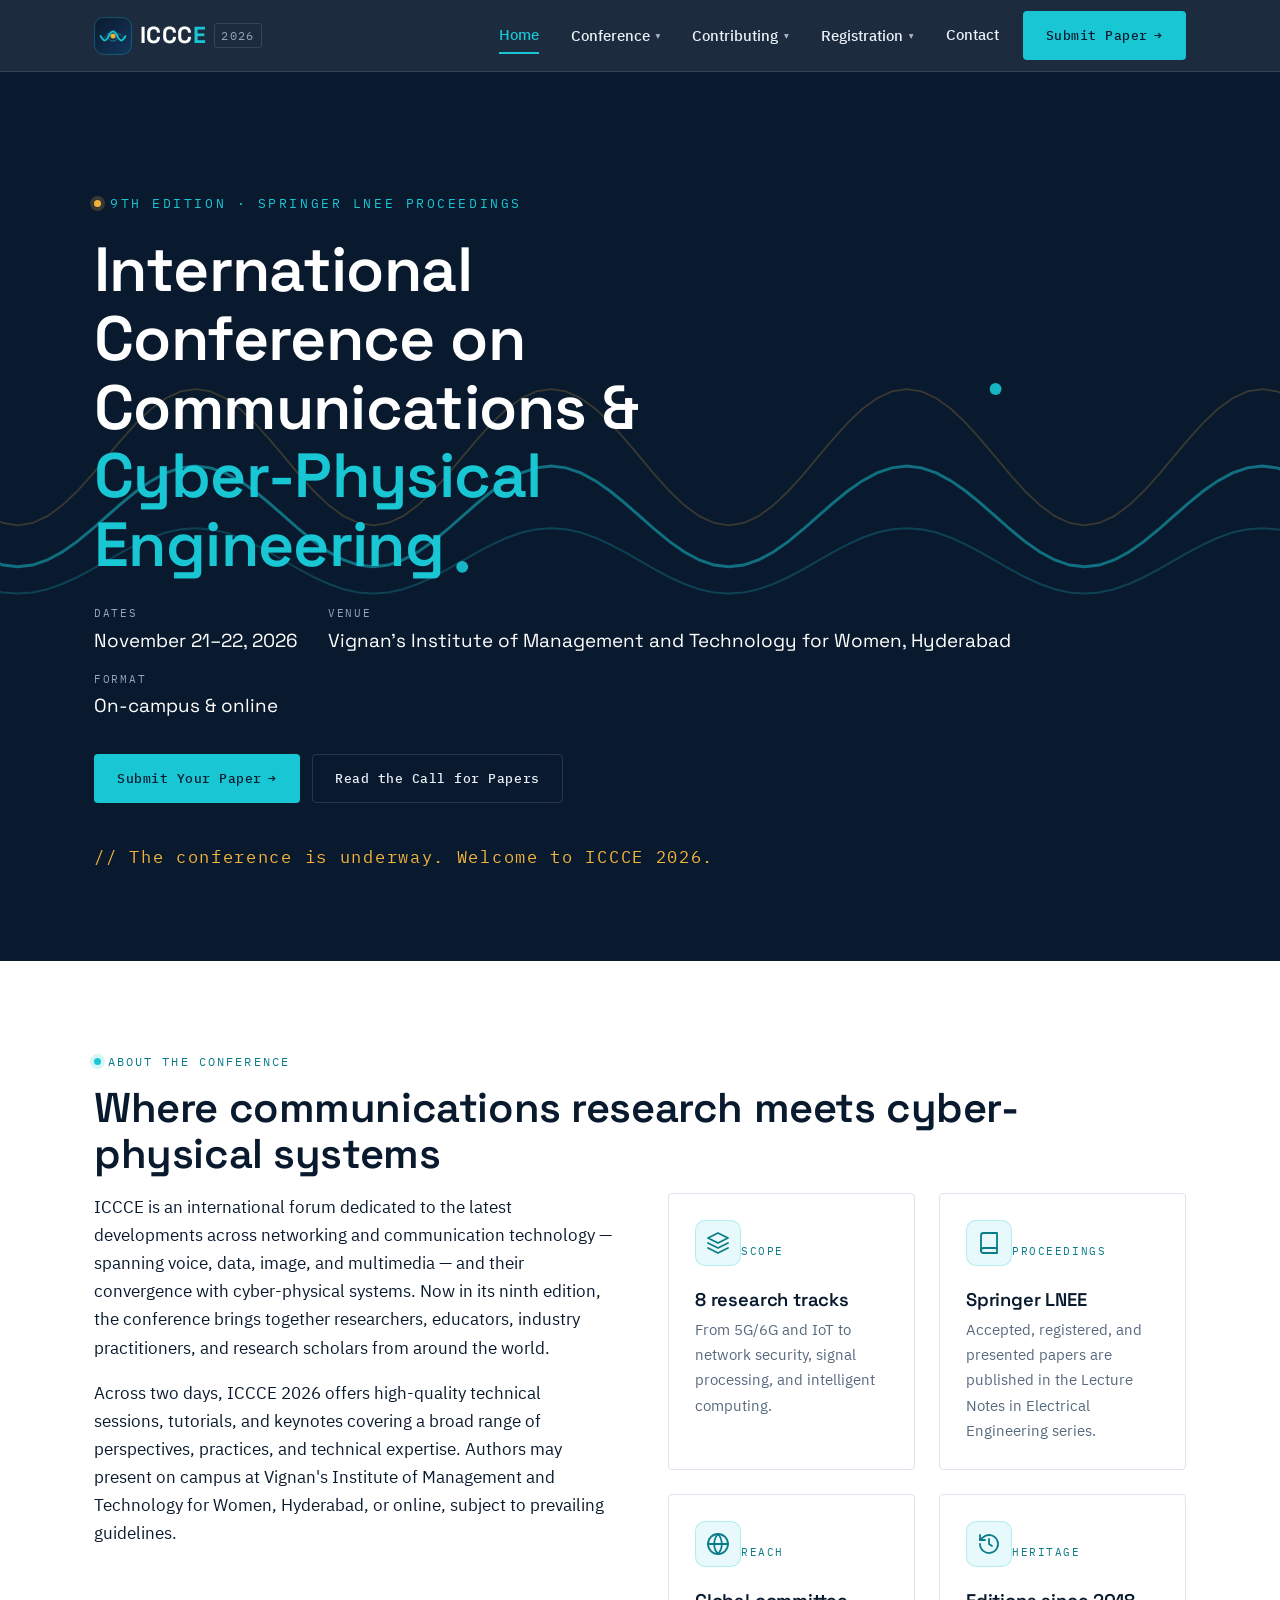
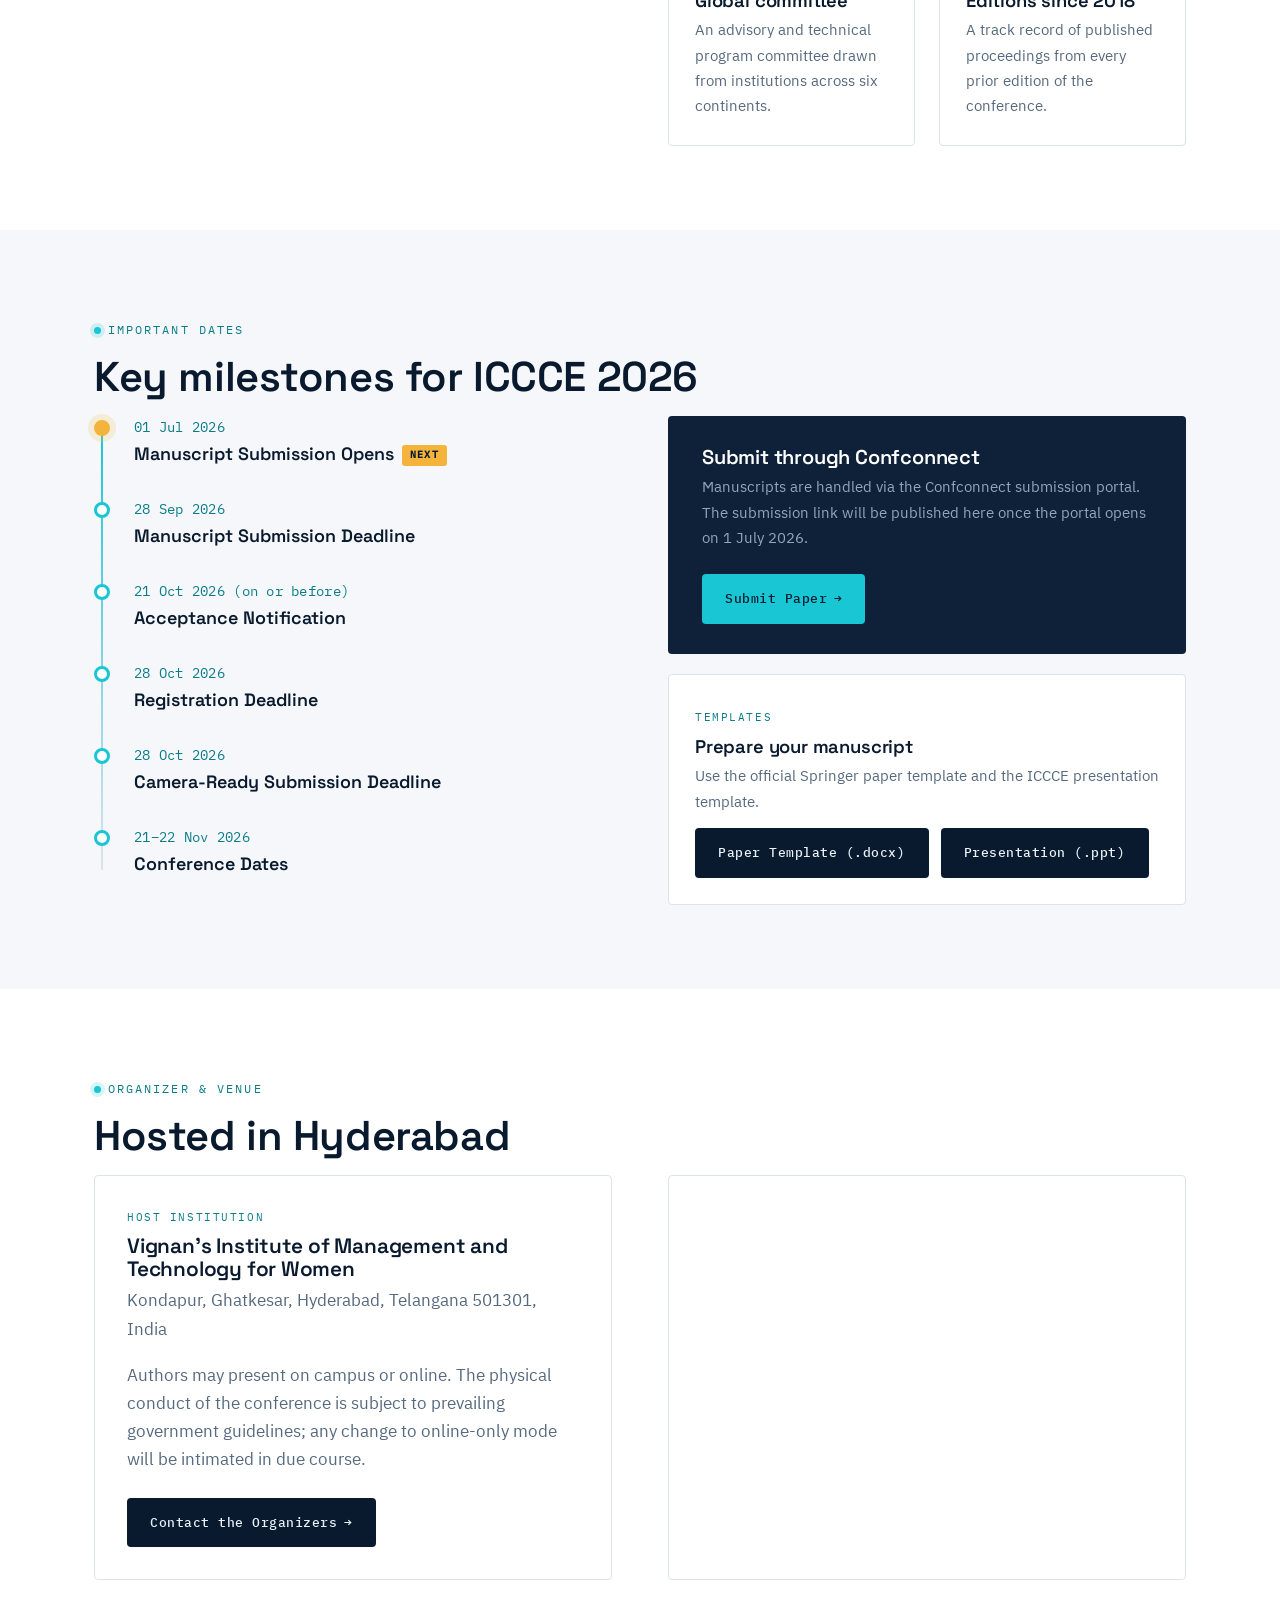
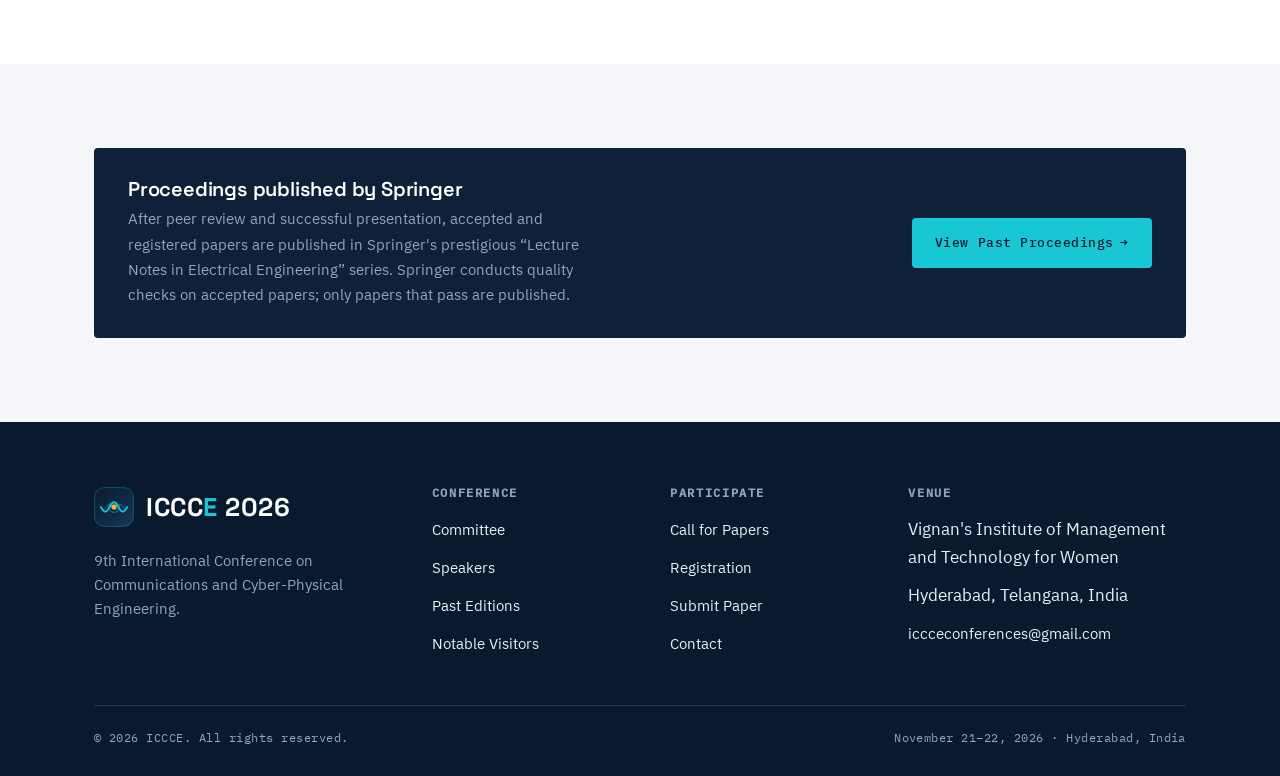
==== index.html @ e4a7ec7d "Centralize Submit Paper links via SUBMIT_URL All six Submit Paper buttons (header, footer, and four " ====
<!DOCTYPE html>
<html lang="en">
<head>
  <meta charset="UTF-8" />
  <meta name="viewport" content="width=device-width, initial-scale=1" />
  <title>ICCCE 2026 — 9th International Conference on Communications and Cyber-Physical Engineering</title>
  <meta name="description" content="The 9th International Conference on Communications and Cyber-Physical Engineering (ICCCE 2026), November 21–22, 2026, hosted by Vignan's Institute of Management and Technology for Women, Hyderabad. Proceedings published by Springer LNEE." />
  <meta name="theme-color" content="#0A1A2E" />
  <!-- Favicons & app icons -->
  <link rel="icon" href="assets/img/favicon.svg" type="image/svg+xml" />
  <link rel="icon" href="assets/img/favicon-32.png" sizes="32x32" type="image/png" />
  <link rel="apple-touch-icon" href="assets/img/apple-touch-icon.png" />
  <link rel="manifest" href="site.webmanifest" />
  <!-- Social share (set your real domain on the og:image/og:url before launch) -->
  <meta property="og:type" content="website" />
  <meta property="og:title" content="ICCCE 2026 — 9th International Conference on Communications and Cyber-Physical Engineering" />
  <meta property="og:description" content="The 9th International Conference on Communications and Cyber-Physical Engineering (ICCCE 2026), November 21–22, 2026, hosted by Vignan's Institute of Management and Technology for Women, Hyderabad. Proceedings published by Springer LNEE." />
  <meta property="og:image" content="https://www.intcommcon.com/assets/img/og-cover.png" />
  <meta name="twitter:card" content="summary_large_image" />
  <meta name="twitter:title" content="ICCCE 2026 — 9th International Conference on Communications and Cyber-Physical Engineering" />
  <meta name="twitter:description" content="The 9th International Conference on Communications and Cyber-Physical Engineering (ICCCE 2026), November 21–22, 2026, hosted by Vignan's Institute of Management and Technology for Women, Hyderabad. Proceedings published by Springer LNEE." />
  <meta name="twitter:image" content="https://www.intcommcon.com/assets/img/og-cover.png" />
  <link rel="stylesheet" href="assets/css/styles.css" />
</head>
<body data-page="home">
  <div id="site-header"></div>

  <main id="main">
    <!-- HERO -->
    <section class="hero">
      <div class="hero__wave js-wave"></div>
      <div class="container hero__inner">
        <span class="hero__edition"><span class="dot"></span>9th Edition · Springer LNEE Proceedings</span>
        <h1>International Conference on Communications &amp; <em>Cyber-Physical Engineering</em></h1>
        <dl class="hero__meta">
          <div><dt>Dates</dt><dd>November 21–22, 2026</dd></div>
          <div><dt>Venue</dt><dd>Vignan's Institute of Management and Technology for Women, Hyderabad</dd></div>
          <div><dt>Format</dt><dd>On-campus &amp; online</dd></div>
        </dl>
        <div class="hero__actions">
          <a class="btn btn--primary btn--arrow js-submit" href="#">Submit Your Paper</a>
          <a class="btn btn--ghost" href="call-for-papers.html">Read the Call for Papers</a>
        </div>
        <div class="countdown" id="countdown" aria-live="polite"></div>
      </div>
    </section>

    <!-- ABOUT -->
    <section class="section section--white">
      <div class="container">
        <span class="eyebrow">About the Conference</span>
        <h2 class="section-title">Where communications research meets cyber-physical systems</h2>
        <div class="split">
          <div>
            <p>ICCCE is an international forum dedicated to the latest developments across networking and communication technology — spanning voice, data, image, and multimedia — and their convergence with cyber-physical systems. Now in its ninth edition, the conference brings together researchers, educators, industry practitioners, and research scholars from around the world.</p>
            <p>Across two days, ICCCE 2026 offers high-quality technical sessions, tutorials, and keynotes covering a broad range of perspectives, practices, and technical expertise. Authors may present on campus at Vignan's Institute of Management and Technology for Women, Hyderabad, or online, subject to prevailing guidelines.</p>
          </div>
          <div class="grid grid--2">
            <div class="feature"><span class="icon-chip"><svg class="ico" viewBox="0 0 24 24"><path d="M12 2 2 7l10 5 10-5-10-5Z"/><path d="m2 17 10 5 10-5"/><path d="m2 12 10 5 10-5"/></svg></span><span class="feature__k">Scope</span><h3>8 research tracks</h3><p>From 5G/6G and IoT to network security, signal processing, and intelligent computing.</p></div>
            <div class="feature"><span class="icon-chip"><svg class="ico" viewBox="0 0 24 24"><path d="M4 19.5A2.5 2.5 0 0 1 6.5 17H20"/><path d="M6.5 2H20v20H6.5A2.5 2.5 0 0 1 4 19.5v-15A2.5 2.5 0 0 1 6.5 2Z"/></svg></span><span class="feature__k">Proceedings</span><h3>Springer LNEE</h3><p>Accepted, registered, and presented papers are published in the Lecture Notes in Electrical Engineering series.</p></div>
            <div class="feature"><span class="icon-chip"><svg class="ico" viewBox="0 0 24 24"><circle cx="12" cy="12" r="10"/><path d="M2 12h20"/><path d="M12 2a15 15 0 0 1 0 20 15 15 0 0 1 0-20Z"/></svg></span><span class="feature__k">Reach</span><h3>Global committee</h3><p>An advisory and technical program committee drawn from institutions across six continents.</p></div>
            <div class="feature"><span class="icon-chip"><svg class="ico" viewBox="0 0 24 24"><path d="M3 12a9 9 0 1 0 3-6.7L3 8"/><path d="M3 3v5h5"/><path d="M12 7v5l3 2"/></svg></span><span class="feature__k">Heritage</span><h3>Editions since 2018</h3><p>A track record of published proceedings from every prior edition of the conference.</p></div>
          </div>
        </div>
      </div>
    </section>

    <!-- IMPORTANT DATES -->
    <section class="section section--paper">
      <div class="container">
        <span class="eyebrow">Important Dates</span>
        <h2 class="section-title">Key milestones for ICCCE 2026</h2>
        <div class="split">
          <ol class="timeline">
            <li class="timeline__item timeline__item--live">
              <div class="timeline__date">01 Jul 2026</div>
              <div class="timeline__title">Manuscript Submission Opens<span class="timeline__tag">Next</span></div>
            </li>
            <li class="timeline__item">
              <div class="timeline__date">28 Sep 2026</div>
              <div class="timeline__title">Manuscript Submission Deadline</div>
            </li>
            <li class="timeline__item">
              <div class="timeline__date">21 Oct 2026 (on or before)</div>
              <div class="timeline__title">Acceptance Notification</div>
            </li>
            <li class="timeline__item">
              <div class="timeline__date">28 Oct 2026</div>
              <div class="timeline__title">Registration Deadline</div>
            </li>
            <li class="timeline__item">
              <div class="timeline__date">28 Oct 2026</div>
              <div class="timeline__title">Camera-Ready Submission Deadline</div>
            </li>
            <li class="timeline__item">
              <div class="timeline__date">21–22 Nov 2026</div>
              <div class="timeline__title">Conference Dates</div>
            </li>
          </ol>
          <div>
            <div class="pub-strip" style="margin-bottom:20px">
              <div>
                <h3>Submit through Confconnect</h3>
                <p>Manuscripts are handled via the Confconnect submission portal. The submission link will be published here once the portal opens on 1 July 2026.</p>
              </div>
              <a class="btn btn--primary btn--arrow js-submit" href="#">Submit Paper</a>
            </div>
            <div class="feature">
              <span class="feature__k">Templates</span>
              <h3>Prepare your manuscript</h3>
              <p style="margin-bottom:14px">Use the official Springer paper template and the ICCCE presentation template.</p>
              <div class="hero__actions">
                <a class="btn btn--dark" href="https://www.intcommcon.com/wp-content/uploads/2021/03/Springer_template.docx" target="_blank" rel="noopener">Paper Template (.docx)</a>
                <a class="btn btn--dark" href="https://www.intcommcon.com/wp-content/uploads/2025/10/ICCCE-2025-Presentation_Template.ppt" target="_blank" rel="noopener">Presentation (.ppt)</a>
              </div>
            </div>
          </div>
        </div>
      </div>
    </section>

    <!-- ORGANIZER & VENUE -->
    <section class="section section--white">
      <div class="container">
        <span class="eyebrow">Organizer &amp; Venue</span>
        <h2 class="section-title">Hosted in Hyderabad</h2>
        <div class="split">
          <div class="org-card">
            <div class="role">Host Institution</div>
            <h3>Vignan's Institute of Management and Technology for Women</h3>
            <p class="loc">Kondapur, Ghatkesar, Hyderabad, Telangana 501301, India</p>
            <p style="margin-top:18px;color:var(--muted)">Authors may present on campus or online. The physical conduct of the conference is subject to prevailing government guidelines; any change to online-only mode will be intimated in due course.</p>
            <a class="btn btn--dark btn--arrow" href="contact.html" style="margin-top:8px">Contact the Organizers</a>
          </div>
          <div class="map-frame">
            <iframe
              title="Map to Vignan's Institute of Management and Technology for Women, Hyderabad"
              src="https://maps.google.com/maps?q=Vignan%27s%20Institute%20of%20Management%20and%20Technology%20for%20Women%2C%20Hyderabad&t=m&z=14&output=embed&iwloc=near"
              loading="lazy" referrerpolicy="no-referrer-when-downgrade"></iframe>
          </div>
        </div>
      </div>
    </section>

    <!-- PUBLICATION -->
    <section class="section section--paper">
      <div class="container">
        <div class="pub-strip">
          <div>
            <h3>Proceedings published by Springer</h3>
            <p>After peer review and successful presentation, accepted and registered papers are published in Springer's prestigious “Lecture Notes in Electrical Engineering” series. Springer conducts quality checks on accepted papers; only papers that pass are published.</p>
          </div>
          <a class="btn btn--primary btn--arrow" href="past-editions.html">View Past Proceedings</a>
        </div>
      </div>
    </section>
  </main>

  <div id="site-footer"></div>
  <script src="assets/js/main.js"></script>
</body>
</html>
---- assets/css/styles.css ----
/* ---------- Self-hosted fonts (no external CDN) ---------- */
@font-face{font-family:'Space Grotesk';src:url('../fonts/SpaceGrotesk-var.woff2') format('woff2');font-weight:400 700;font-style:normal;font-display:swap;}
@font-face{font-family:'IBM Plex Sans';src:url('../fonts/IBMPlexSans-Regular.woff2') format('woff2');font-weight:400;font-style:normal;font-display:swap;}
@font-face{font-family:'IBM Plex Sans';src:url('../fonts/IBMPlexSans-Medium.woff2') format('woff2');font-weight:500;font-style:normal;font-display:swap;}
@font-face{font-family:'IBM Plex Sans';src:url('../fonts/IBMPlexSans-SemiBold.woff2') format('woff2');font-weight:600;font-style:normal;font-display:swap;}
@font-face{font-family:'IBM Plex Mono';src:url('../fonts/IBMPlexMono-Regular.woff2') format('woff2');font-weight:400;font-style:normal;font-display:swap;}
@font-face{font-family:'IBM Plex Mono';src:url('../fonts/IBMPlexMono-Medium.woff2') format('woff2');font-weight:500;font-style:normal;font-display:swap;}

/* =========================================================
   ICCCE 2026 — "Signal & Structure"
   Shared stylesheet
   ========================================================= */

:root {
  /* Palette */
  --ink:        #0A1A2E;
  --ink-2:      #0E2138;
  --ink-3:      #122A45;
  --navy:       #14365C;
  --signal:     #19C6D4;
  --signal-ink: #0A7C88;   /* accessible signal for text/links on light */
  --amber:      #F4B43C;
  --paper:      #F5F7FA;
  --surface:    #FFFFFF;
  --line:       #DCE3EC;
  --line-dark:  rgba(255,255,255,0.12);
  --text:       #0A1A2E;
  --muted:      #56697E;
  --muted-dark: #93A6BB;
  --invert:     #EAF1F8;

  /* Type */
  --font-display: 'Space Grotesk', system-ui, sans-serif;
  --font-body:    'IBM Plex Sans', system-ui, sans-serif;
  --font-mono:    'IBM Plex Mono', ui-monospace, monospace;

  /* Layout */
  --container: 1140px;
  --radius: 4px;
  --header-h: 72px;
}

/* ---------- Reset / base ---------- */
*, *::before, *::after { box-sizing: border-box; }
html { scroll-behavior: smooth; -webkit-text-size-adjust: 100%; }
body {
  margin: 0;
  font-family: var(--font-body);
  font-size: 17px;
  line-height: 1.65;
  color: var(--text);
  background: var(--paper);
  -webkit-font-smoothing: antialiased;
}
img { max-width: 100%; display: block; }
a { color: var(--signal-ink); text-decoration: none; }
a:hover { text-decoration: underline; }
h1, h2, h3, h4 { font-family: var(--font-display); line-height: 1.1; margin: 0 0 .5em; font-weight: 600; letter-spacing: -0.01em; }
p { margin: 0 0 1em; }

/* ---------- Layout helpers ---------- */
.container { width: 100%; max-width: var(--container); margin: 0 auto; padding: 0 24px; }
.section { padding: 84px 0; }
.section--tight { padding: 56px 0; }
.section--paper { background: var(--paper); }
.section--white { background: var(--surface); }

.eyebrow {
  font-family: var(--font-mono);
  font-size: .74rem;
  letter-spacing: .18em;
  text-transform: uppercase;
  color: var(--signal-ink);
  display: inline-flex;
  align-items: center;
  gap: .55em;
  margin: 0 0 14px;
}
.eyebrow::before {
  content: "";
  width: 7px; height: 7px;
  background: var(--signal);
  border-radius: 50%;
  box-shadow: 0 0 0 4px rgba(25,198,212,0.18);
  flex: none;
}
.section-title { font-size: clamp(1.8rem, 3.4vw, 2.6rem); color: var(--ink); margin-bottom: .4em; }
.section-lead { font-size: 1.08rem; color: var(--muted); max-width: 62ch; }

/* ---------- Buttons ---------- */
.btn {
  display: inline-flex; align-items: center; gap: .5em;
  font-family: var(--font-mono);
  font-size: .82rem; letter-spacing: .04em;
  font-weight: 500;
  padding: 13px 22px;
  border-radius: var(--radius);
  border: 1px solid transparent;
  cursor: pointer;
  transition: transform .15s ease, background .2s ease, color .2s ease, border-color .2s ease;
  text-decoration: none;
}
.btn:hover { text-decoration: none; transform: translateY(-1px); }
.btn--primary { background: var(--signal); color: var(--ink); }
.btn--primary:hover { background: #2ad8e6; }
.btn--ghost { background: transparent; color: var(--invert); border-color: var(--line-dark); }
.btn--ghost:hover { border-color: var(--signal); color: var(--signal); }
.btn--dark { background: var(--ink); color: var(--invert); }
.btn--dark:hover { background: var(--navy); }
.btn--arrow::after { content: "→"; }

/* =========================================================
   Header / Nav  (injected by main.js)
   ========================================================= */
.site-header {
  position: sticky; top: 0; z-index: 60;
  background: rgba(10,26,46,0.92);
  backdrop-filter: blur(10px);
  border-bottom: 1px solid var(--line-dark);
  height: var(--header-h);
  display: flex; align-items: center;
}
.nav { width: 100%; max-width: var(--container); margin: 0 auto; padding: 0 24px;
       display: flex; align-items: center; justify-content: space-between; gap: 24px; }

.brand { display: flex; align-items: baseline; gap: 8px; text-decoration: none; }
.brand:hover { text-decoration: none; }
.brand__mark { font-family: var(--font-display); font-weight: 700; font-size: 1.45rem; letter-spacing: .02em; color: #fff; }
.brand__mark b { color: var(--signal); }
.brand__year { font-family: var(--font-mono); font-size: .72rem; letter-spacing: .12em;
               color: var(--muted-dark); border: 1px solid var(--line-dark); padding: 2px 6px; border-radius: 3px; }

.nav__menu { display: flex; align-items: center; gap: 4px; list-style: none; margin: 0; padding: 0; }
.nav__item { position: relative; }
.nav__link {
  display: inline-flex; align-items: center; gap: .4em;
  font-family: var(--font-body); font-size: .92rem; font-weight: 500;
  color: var(--invert); padding: 10px 14px; border-radius: var(--radius);
  text-decoration: none; white-space: nowrap; background: none; border: 0; cursor: pointer;
}
.nav__link:hover { color: var(--signal); text-decoration: none; }
.nav__link.is-active { color: var(--signal); }
.nav__link.is-active::after {
  content: ""; position: absolute; left: 14px; right: 14px; bottom: 4px; height: 2px; background: var(--signal);
}
.nav__caret { font-size: .6rem; opacity: .7; transition: transform .2s ease; }
.nav__item--has-menu:hover .nav__caret { transform: rotate(180deg); }

.nav__sub {
  position: absolute; top: 100%; left: 0; min-width: 230px;
  background: var(--ink-2); border: 1px solid var(--line-dark); border-radius: var(--radius);
  padding: 8px; list-style: none; margin: 6px 0 0;
  opacity: 0; visibility: hidden; transform: translateY(6px);
  transition: opacity .18s ease, transform .18s ease, visibility .18s;
  box-shadow: 0 16px 40px rgba(0,0,0,0.35);
}
.nav__item--has-menu:hover .nav__sub,
.nav__item--has-menu:focus-within .nav__sub { opacity: 1; visibility: visible; transform: translateY(0); }
.nav__sub a {
  display: block; padding: 9px 12px; border-radius: 3px;
  font-size: .88rem; color: var(--invert); text-decoration: none;
}
.nav__sub a:hover { background: var(--ink-3); color: var(--signal); text-decoration: none; }

.nav__cta { margin-left: 6px; }

.nav__toggle { display: none; background: none; border: 1px solid var(--line-dark); border-radius: var(--radius);
               width: 42px; height: 38px; cursor: pointer; color: #fff; flex-direction: column; gap: 4px; align-items: center; justify-content: center; }
.nav__toggle span { width: 18px; height: 2px; background: #fff; transition: .2s; }
.nav.is-open .nav__toggle span:nth-child(1) { transform: translateY(6px) rotate(45deg); }
.nav.is-open .nav__toggle span:nth-child(2) { opacity: 0; }
.nav.is-open .nav__toggle span:nth-child(3) { transform: translateY(-6px) rotate(-45deg); }

/* =========================================================
   Hero (home)
   ========================================================= */
.hero { position: relative; background: var(--ink); color: var(--invert); overflow: hidden;
        padding: clamp(64px, 9vw, 120px) 0 clamp(56px, 7vw, 96px); }
.hero__wave { position: absolute; inset: 0; width: 100%; height: 100%; pointer-events: none; opacity: .9; }
.hero__inner { position: relative; z-index: 2; }
.hero__edition { font-family: var(--font-mono); font-size: .8rem; letter-spacing: .2em; text-transform: uppercase;
                 color: var(--signal); margin-bottom: 22px; display: inline-flex; gap: .7em; align-items: center; }
.hero__edition .dot { width: 7px; height: 7px; border-radius: 50%; background: var(--amber);
                      box-shadow: 0 0 0 4px rgba(244,180,60,0.2); }
.hero h1 { font-size: clamp(2.1rem, 5.2vw, 3.9rem); color: #fff; max-width: 18ch; margin-bottom: .35em; }
.hero h1 em { font-style: normal; color: var(--signal); }
.hero__meta { display: flex; flex-wrap: wrap; gap: 14px 30px; margin: 26px 0 32px; }
.hero__meta div { display: flex; flex-direction: column; gap: 2px; }
.hero__meta dt { font-family: var(--font-mono); font-size: .68rem; letter-spacing: .16em; text-transform: uppercase; color: var(--muted-dark); }
.hero__meta dd { margin: 0; font-family: var(--font-display); font-size: 1.18rem; color: #fff; }
.hero__actions { display: flex; flex-wrap: wrap; gap: 12px; }

/* Countdown — instrument readout */
.countdown { display: flex; gap: 10px; margin-top: 40px; flex-wrap: wrap; }
.countdown__unit { background: rgba(255,255,255,0.04); border: 1px solid var(--line-dark);
                   border-radius: var(--radius); padding: 14px 18px; min-width: 84px; text-align: center; }
.countdown__num { font-family: var(--font-mono); font-size: clamp(1.6rem, 4vw, 2.3rem); font-weight: 600; color: var(--signal); line-height: 1; font-variant-numeric: tabular-nums; }
.countdown__label { font-family: var(--font-mono); font-size: .64rem; letter-spacing: .15em; text-transform: uppercase; color: var(--muted-dark); margin-top: 8px; }
.countdown__done { font-family: var(--font-mono); color: var(--amber); letter-spacing: .1em; }

/* =========================================================
   Page header (interior pages)
   ========================================================= */
.page-head { background: var(--ink); color: var(--invert); padding: 64px 0 56px; position: relative; overflow: hidden; }
.page-head__wave { position: absolute; inset: 0; opacity: .5; }
.page-head .container { position: relative; z-index: 2; }
.page-head h1 { font-size: clamp(2rem, 4.4vw, 3rem); color: #fff; margin-bottom: .25em; }
.page-head p { color: var(--muted-dark); max-width: 60ch; margin: 0; }
.crumb { font-family: var(--font-mono); font-size: .72rem; letter-spacing: .12em; text-transform: uppercase; color: var(--muted-dark); margin-bottom: 18px; }
.crumb a { color: var(--signal); }

/* =========================================================
   Important Dates — node timeline
   ========================================================= */
.timeline { list-style: none; margin: 0; padding: 0; position: relative; }
.timeline::before { content: ""; position: absolute; left: 7px; top: 8px; bottom: 8px; width: 2px;
                    background: linear-gradient(var(--signal), var(--line)); }
.timeline__item { position: relative; padding: 0 0 30px 40px; }
.timeline__item:last-child { padding-bottom: 0; }
.timeline__item::before { content: ""; position: absolute; left: 0; top: 4px; width: 16px; height: 16px;
                          border-radius: 50%; background: var(--surface); border: 3px solid var(--signal); }
.timeline__item--live::before { background: var(--amber); border-color: var(--amber); box-shadow: 0 0 0 6px rgba(244,180,60,0.18); }
.timeline__date { font-family: var(--font-mono); font-size: .85rem; color: var(--signal-ink); letter-spacing: .02em; }
.timeline__title { font-family: var(--font-display); font-size: 1.12rem; color: var(--ink); font-weight: 600; }
.timeline__tag { display: inline-block; font-family: var(--font-mono); font-size: .62rem; letter-spacing: .12em;
                 text-transform: uppercase; background: var(--amber); color: var(--ink); padding: 2px 8px; border-radius: 3px; margin-left: 8px; vertical-align: middle; }

/* Two-column split */
.split { display: grid; grid-template-columns: 1fr 1fr; gap: 56px; align-items: start; }

/* =========================================================
   Cards / grids
   ========================================================= */
.grid { display: grid; gap: 24px; }
.grid--3 { grid-template-columns: repeat(3, 1fr); }
.grid--2 { grid-template-columns: repeat(2, 1fr); }

.feature { background: var(--surface); border: 1px solid var(--line); border-radius: var(--radius); padding: 26px; }
.feature__k { font-family: var(--font-mono); font-size: .7rem; letter-spacing: .14em; text-transform: uppercase; color: var(--signal-ink); }
.feature h3 { font-size: 1.15rem; color: var(--ink); margin: 8px 0 6px; }
.feature p { color: var(--muted); font-size: .96rem; margin: 0; }

/* Speakers */
.speaker { background: var(--surface); border: 1px solid var(--line); border-radius: var(--radius); padding: 26px; text-align: center;
           transition: transform .18s ease, box-shadow .18s ease, border-color .18s ease; }
.speaker:hover { transform: translateY(-3px); box-shadow: 0 14px 34px rgba(10,26,46,0.1); border-color: var(--signal); }
.speaker__photo { width: 120px; height: 120px; border-radius: 50%; object-fit: cover; margin: 0 auto 18px;
                  border: 3px solid var(--paper); box-shadow: 0 0 0 1px var(--line); background: var(--paper); }
.speaker h3 { font-size: 1.12rem; color: var(--ink); margin: 0 0 6px; }
.speaker__aff { color: var(--muted); font-size: .92rem; margin: 0 0 14px; min-height: 2.4em; }
.speaker__link { font-family: var(--font-mono); font-size: .76rem; letter-spacing: .04em; }

/* =========================================================
   Committee
   ========================================================= */
.committee-group { margin-bottom: 44px; }
.committee-group__head { display: flex; align-items: baseline; gap: 14px; border-bottom: 1px solid var(--line); padding-bottom: 12px; margin-bottom: 22px; }
.committee-group__head h2 { font-size: 1.4rem; color: var(--ink); margin: 0; }
.committee-group__count { font-family: var(--font-mono); font-size: .72rem; color: var(--muted); letter-spacing: .08em; }
.member-list { list-style: none; margin: 0; padding: 0; columns: 2; column-gap: 40px; }
.member-list li { break-inside: avoid; padding: 8px 0 8px 18px; position: relative; font-size: .95rem; color: var(--text); line-height: 1.45; }
.member-list li::before { content: ""; position: absolute; left: 0; top: 14px; width: 6px; height: 6px; border-radius: 50%;
                          background: var(--signal); }
.member-list .aff { color: var(--muted); }

/* =========================================================
   Visitors (grouped)
   ========================================================= */
.visitor-block { margin-bottom: 38px; }
.visitor-block h2 { font-family: var(--font-mono); font-size: .95rem; letter-spacing: .1em; color: var(--signal-ink);
                    border-left: 3px solid var(--signal); padding-left: 12px; margin-bottom: 16px; }
.visitor-list { list-style: none; margin: 0; padding: 0; columns: 2; column-gap: 40px; }
.visitor-list li { break-inside: avoid; padding: 7px 0 7px 18px; position: relative; font-size: .95rem; }
.visitor-list li::before { content: "›"; position: absolute; left: 0; color: var(--signal); }
.visitor-list .aff { color: var(--muted); }

/* =========================================================
   CFP topics
   ========================================================= */
.scope-note { background: var(--surface); border-left: 3px solid var(--signal); border-radius: var(--radius);
              padding: 22px 26px; color: var(--muted); }
.topics { columns: 3; column-gap: 36px; list-style: none; padding: 0; margin: 0; }
.topics li { break-inside: avoid; padding: 6px 0 6px 16px; position: relative; font-size: .92rem; color: var(--text); }
.topics li::before { content: ""; position: absolute; left: 0; top: 13px; width: 5px; height: 5px; background: var(--signal); border-radius: 1px; }
.tracks { display: grid; grid-template-columns: repeat(2, 1fr); gap: 14px; list-style: none; padding: 0; margin: 0; }
.tracks li { background: var(--surface); border: 1px solid var(--line); border-radius: var(--radius); padding: 14px 18px;
             font-family: var(--font-display); font-size: 1rem; color: var(--ink); display: flex; gap: 10px; align-items: center; }
.tracks li::before { content: ""; width: 8px; height: 8px; background: var(--signal); border-radius: 50%; flex: none; }

/* =========================================================
   Tables (registration)
   ========================================================= */
.table-wrap { overflow-x: auto; border: 1px solid var(--line); border-radius: var(--radius); background: var(--surface); }
table.fees { width: 100%; border-collapse: collapse; min-width: 560px; }
table.fees th, table.fees td { padding: 15px 20px; text-align: left; border-bottom: 1px solid var(--line); }
table.fees thead th { background: var(--ink); color: #fff; font-family: var(--font-mono); font-size: .74rem;
                      letter-spacing: .1em; text-transform: uppercase; font-weight: 500; }
table.fees tbody th { font-weight: 600; color: var(--ink); font-family: var(--font-body); }
table.fees tbody tr:last-child td, table.fees tbody tr:last-child th { border-bottom: 0; }
table.fees tbody tr:hover { background: var(--paper); }
.fees .num { font-family: var(--font-mono); color: var(--ink); }

.notice-list { list-style: none; padding: 0; margin: 0 0 28px; }
.notice-list li { padding: 12px 16px 12px 42px; position: relative; background: var(--surface); border: 1px solid var(--line);
                  border-radius: var(--radius); margin-bottom: 10px; color: var(--text); font-size: .95rem; }
.notice-list li::before { content: "!"; position: absolute; left: 16px; top: 50%; transform: translateY(-50%);
                          width: 18px; height: 18px; border-radius: 50%; background: var(--signal); color: var(--ink);
                          font-family: var(--font-mono); font-size: .7rem; font-weight: 700; display: flex; align-items: center; justify-content: center; }

/* =========================================================
   Organizer / Venue (home)
   ========================================================= */
.org-card { background: var(--surface); border: 1px solid var(--line); border-radius: var(--radius); padding: 32px; }
.org-card .role { font-family: var(--font-mono); font-size: .7rem; letter-spacing: .14em; text-transform: uppercase; color: var(--signal-ink); margin-bottom: 8px; }
.org-card h3 { font-size: 1.3rem; color: var(--ink); margin: 0 0 6px; }
.org-card .loc { color: var(--muted); margin: 0; }
.map-frame { border: 1px solid var(--line); border-radius: var(--radius); overflow: hidden; height: 100%; min-height: 280px; }
.map-frame iframe { width: 100%; height: 100%; min-height: 280px; border: 0; display: block; }

/* Publication strip */
.pub-strip { background: var(--ink-2); color: var(--invert); border-radius: var(--radius); padding: 30px 34px;
             display: flex; align-items: center; justify-content: space-between; gap: 24px; flex-wrap: wrap; }
.pub-strip h3 { color: #fff; margin: 0 0 6px; font-size: 1.25rem; }
.pub-strip p { color: var(--muted-dark); margin: 0; max-width: 52ch; font-size: .96rem; }

/* =========================================================
   Past editions
   ========================================================= */
.editions { display: grid; grid-template-columns: repeat(3, 1fr); gap: 18px; list-style: none; padding: 0; margin: 0; }
.edition { background: var(--surface); border: 1px solid var(--line); border-radius: var(--radius); padding: 24px;
           display: flex; flex-direction: column; gap: 8px; transition: border-color .18s ease, transform .18s ease; }
.edition:hover { border-color: var(--signal); transform: translateY(-2px); }
.edition__yr { font-family: var(--font-display); font-size: 1.9rem; font-weight: 700; color: var(--ink); }
.edition__meta { font-family: var(--font-mono); font-size: .74rem; color: var(--muted); letter-spacing: .04em; }
.edition__link { font-family: var(--font-mono); font-size: .78rem; margin-top: auto; }
.edition--current { background: var(--ink); }
.edition--current .edition__yr { color: var(--signal); }
.edition--current .edition__meta { color: var(--muted-dark); }

/* =========================================================
   Contact
   ========================================================= */
.contact-card { background: var(--surface); border: 1px solid var(--line); border-radius: var(--radius); padding: 32px; }
.contact-card .role { font-family: var(--font-mono); font-size: .72rem; letter-spacing: .14em; text-transform: uppercase; color: var(--signal-ink); margin-bottom: 12px; }
.contact-card h3 { color: var(--ink); margin: 0 0 8px; }
.contact-row { display: flex; gap: 12px; padding: 12px 0; border-top: 1px solid var(--line); align-items: flex-start; }
.contact-row .lbl { font-family: var(--font-mono); font-size: .72rem; letter-spacing: .1em; text-transform: uppercase; color: var(--muted); min-width: 76px; padding-top: 2px; }
.contact-row .val { color: var(--text); }

.field { display: flex; flex-direction: column; gap: 6px; margin-bottom: 16px; }
.field label { font-family: var(--font-mono); font-size: .74rem; letter-spacing: .08em; text-transform: uppercase; color: var(--muted); }
.field input, .field textarea {
  font-family: var(--font-body); font-size: 1rem; padding: 12px 14px; border: 1px solid var(--line);
  border-radius: var(--radius); background: var(--surface); color: var(--text); width: 100%;
}
.field input:focus, .field textarea:focus { outline: 2px solid var(--signal); outline-offset: 1px; border-color: var(--signal); }

/* =========================================================
   Footer
   ========================================================= */
.site-footer { background: var(--ink); color: var(--invert); padding: 64px 0 28px; }
.footer-grid { display: grid; grid-template-columns: 1.5fr 1fr 1fr 1.4fr; gap: 40px; }
.site-footer h4 { font-family: var(--font-mono); font-size: .74rem; letter-spacing: .14em; text-transform: uppercase; color: var(--muted-dark); margin: 0 0 16px; }
.site-footer a { color: var(--invert); font-size: .92rem; }
.site-footer a:hover { color: var(--signal); text-decoration: none; }
.footer-links { list-style: none; padding: 0; margin: 0; display: flex; flex-direction: column; gap: 10px; }
.footer-brand .brand__mark { font-size: 1.6rem; }
.footer-brand p { color: var(--muted-dark); font-size: .92rem; margin: 14px 0 0; max-width: 30ch; }
.footer-bottom { border-top: 1px solid var(--line-dark); margin-top: 48px; padding-top: 22px;
                 display: flex; justify-content: space-between; gap: 16px; flex-wrap: wrap;
                 font-family: var(--font-mono); font-size: .76rem; color: var(--muted-dark); letter-spacing: .04em; }

/* =========================================================
   Responsive
   ========================================================= */
@media (max-width: 1024px) {
  .grid--3 { grid-template-columns: repeat(2, 1fr); }
  .editions { grid-template-columns: repeat(2, 1fr); }
  .topics { columns: 2; }
  .footer-grid { grid-template-columns: 1fr 1fr; gap: 32px; }
}
@media (max-width: 860px) {
  .nav__toggle { display: flex; }
  .nav__menu {
    position: absolute; top: var(--header-h); left: 0; right: 0;
    flex-direction: column; align-items: stretch; gap: 0;
    background: var(--ink-2); border-bottom: 1px solid var(--line-dark);
    padding: 12px; display: none; max-height: calc(100vh - var(--header-h)); overflow-y: auto;
  }
  .nav.is-open .nav__menu { display: flex; }
  .nav__cta { margin: 8px 0 0; }
  .nav__link { padding: 12px 10px; width: 100%; }
  .nav__sub { position: static; opacity: 1; visibility: visible; transform: none; box-shadow: none;
              background: transparent; border: 0; border-left: 2px solid var(--line-dark); border-radius: 0;
              margin: 0 0 6px 12px; padding: 0; }
  .nav__item--has-menu .nav__caret { display: none; }
  .split { grid-template-columns: 1fr; gap: 32px; }
  .member-list, .visitor-list { columns: 1; }
  .topics { columns: 1; }
  .tracks { grid-template-columns: 1fr; }
}
@media (max-width: 600px) {
  body { font-size: 16px; }
  .section { padding: 60px 0; }
  .grid--3, .grid--2, .editions { grid-template-columns: 1fr; }
  .pub-strip { flex-direction: column; align-items: flex-start; }
  .footer-grid { grid-template-columns: 1fr; }
  .container { padding: 0 18px; }
}

/* ---------- Accessibility ---------- */
:focus-visible { outline: 2px solid var(--signal); outline-offset: 2px; }
@media (prefers-reduced-motion: reduce) {
  *, *::before, *::after { animation-duration: .001ms !important; animation-iteration-count: 1 !important; transition-duration: .001ms !important; scroll-behavior: auto !important; }
}
.skip-link { position: absolute; left: -999px; top: 0; background: var(--signal); color: var(--ink); padding: 10px 16px; z-index: 100; font-family: var(--font-mono); font-size: .8rem; }
.skip-link:focus { left: 8px; top: 8px; }

/* =========================================================
   Signal wave signature (hero / page-head)
   ========================================================= */
.wave-path { fill: none; stroke-linecap: round; }
.wave-path--1 { stroke: var(--signal); stroke-width: 2; opacity: .55; animation: waveDrift 9s linear infinite; }
.wave-path--2 { stroke: var(--signal); stroke-width: 1.4; opacity: .25; animation: waveDrift 13s linear infinite reverse; }
.wave-path--3 { stroke: var(--amber); stroke-width: 1.2; opacity: .22; animation: waveDrift 17s linear infinite; }
.wave-node { fill: var(--signal); }
.wave-node--pulse { animation: nodePulse 3.2s ease-in-out infinite; transform-origin: center; transform-box: fill-box; }
@keyframes waveDrift { from { transform: translateX(0); } to { transform: translateX(-240px); } }
@keyframes nodePulse { 0%,100% { opacity: .4; } 50% { opacity: 1; } }

/* =========================================================
   Logo lockup + iconography (added in graphics pass)
   ========================================================= */
.brand { align-items: center; }
.brand__logo { display: block; border-radius: 9px; flex: none; }
.footer-brand__lockup { display: inline-flex; align-items: center; gap: 12px; }

/* Inline SVG icons */
.ico { width: 22px; height: 22px; flex: none; stroke: var(--signal-ink); stroke-width: 1.8; fill: none;
       stroke-linecap: round; stroke-linejoin: round; }
.feature .ico { width: 26px; height: 26px; margin-bottom: 12px; }
.icon-chip { width: 46px; height: 46px; border-radius: 10px; background: rgba(25,198,212,0.10);
             border: 1px solid rgba(25,198,212,0.25); display: inline-flex; align-items: center; justify-content: center; margin-bottom: 16px; }
.icon-chip .ico { width: 24px; height: 24px; margin: 0; }
.tracks .ico { width: 20px; height: 20px; stroke: var(--signal); }
.tracks li::before { display: none; }
.contact-row .lbl-ico { width: 16px; height: 16px; stroke: var(--signal-ink); flex: none; }
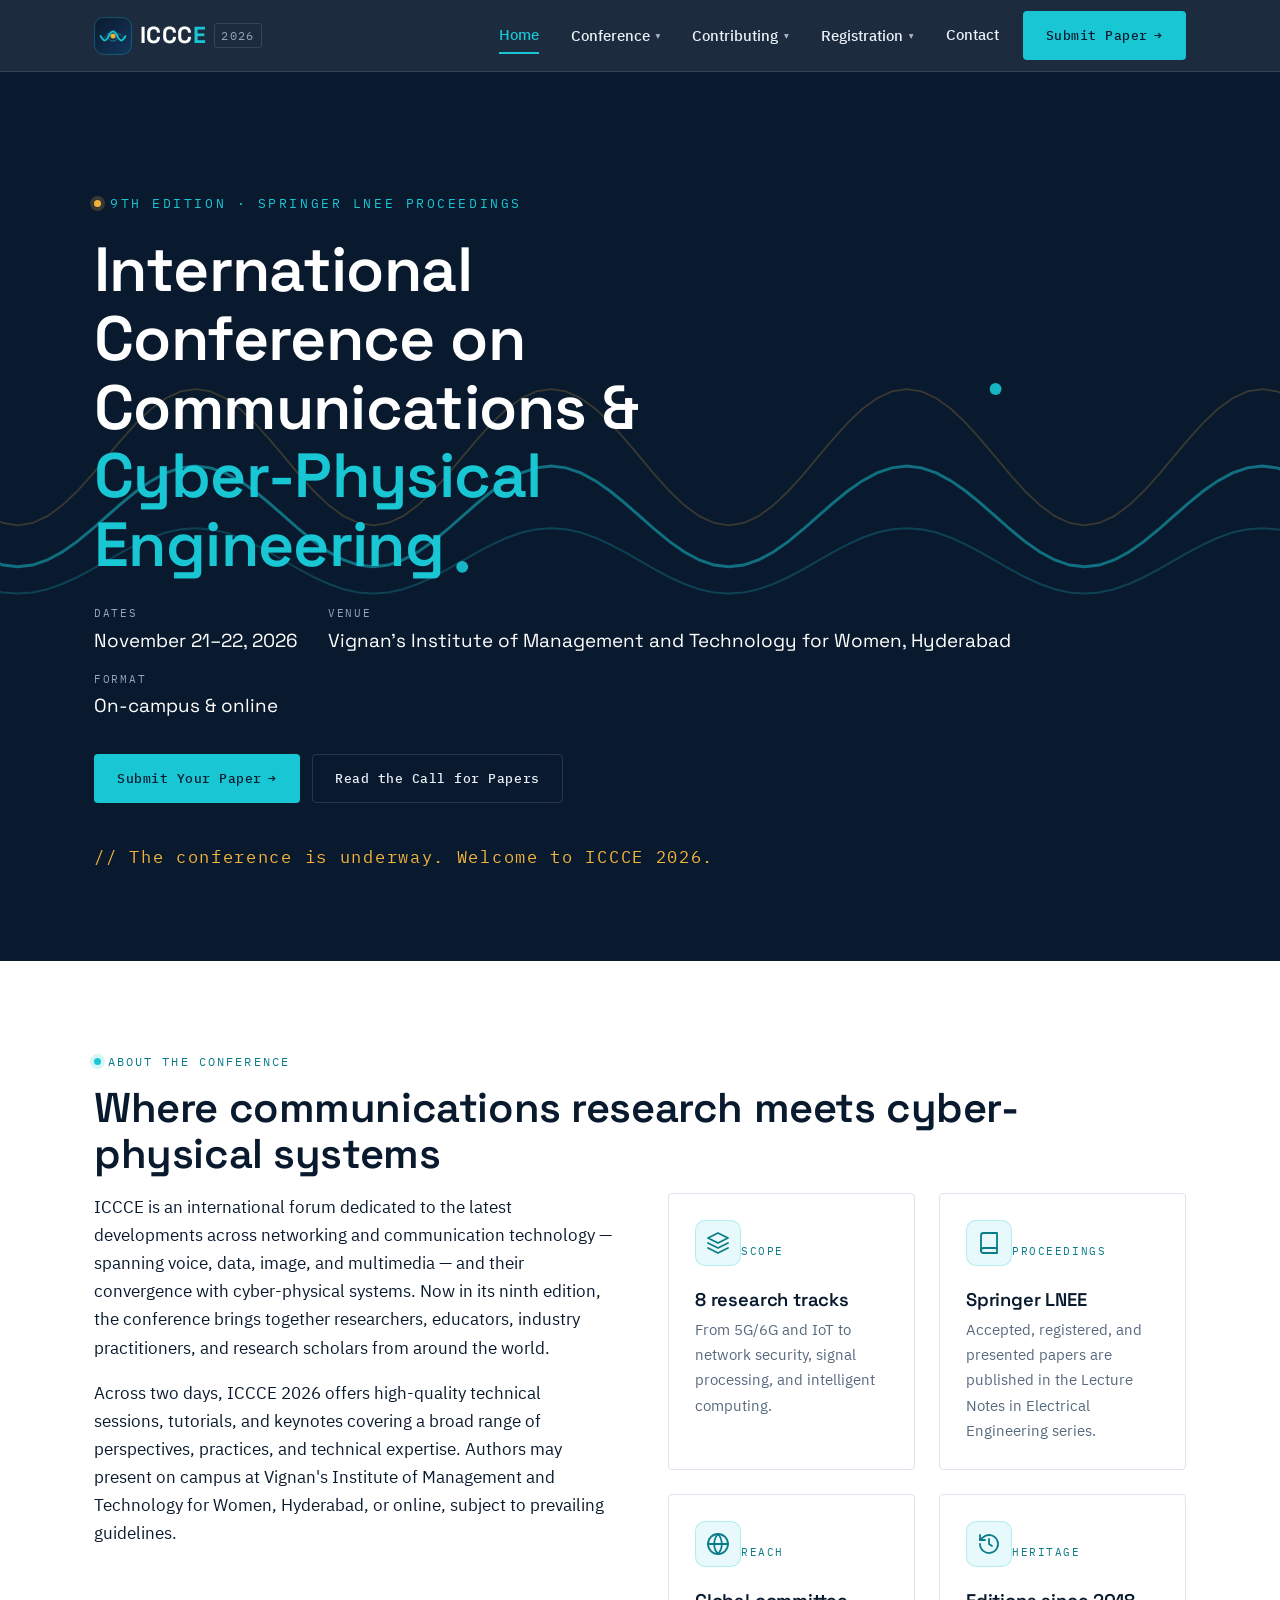
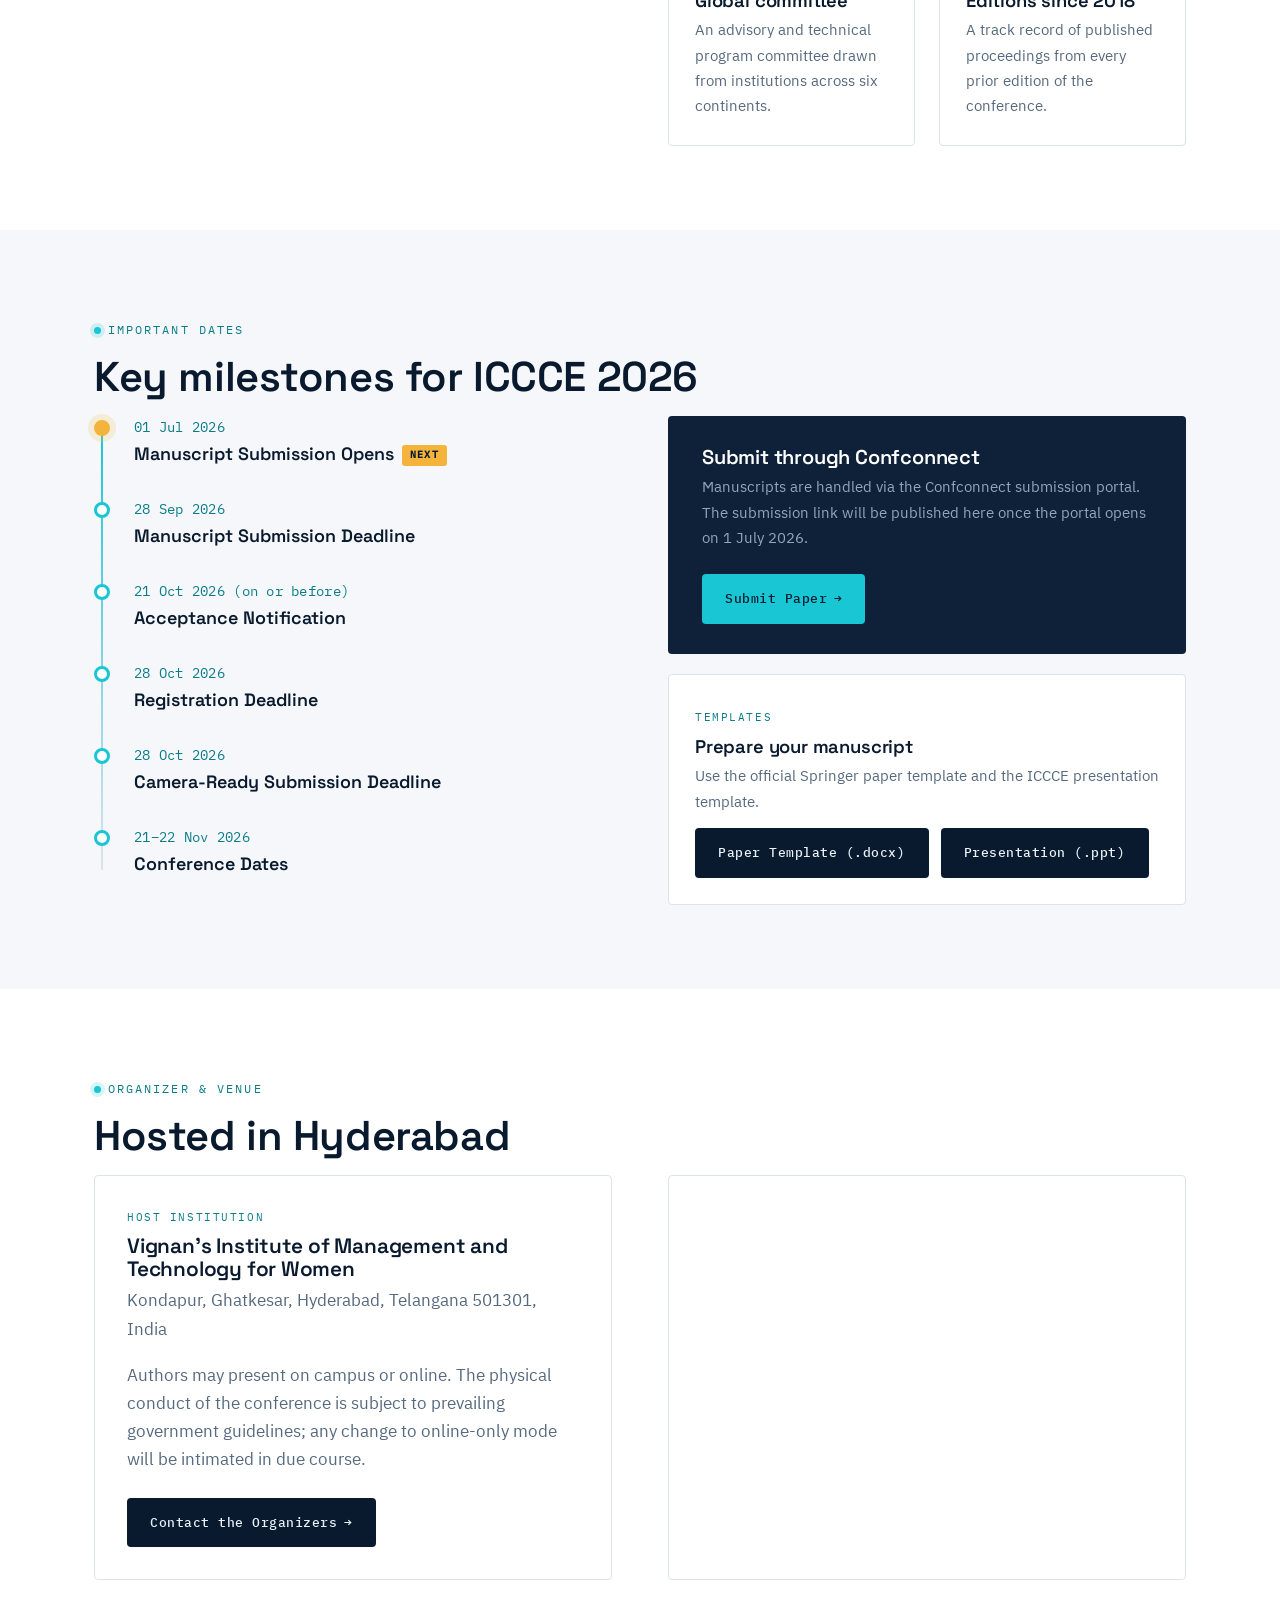
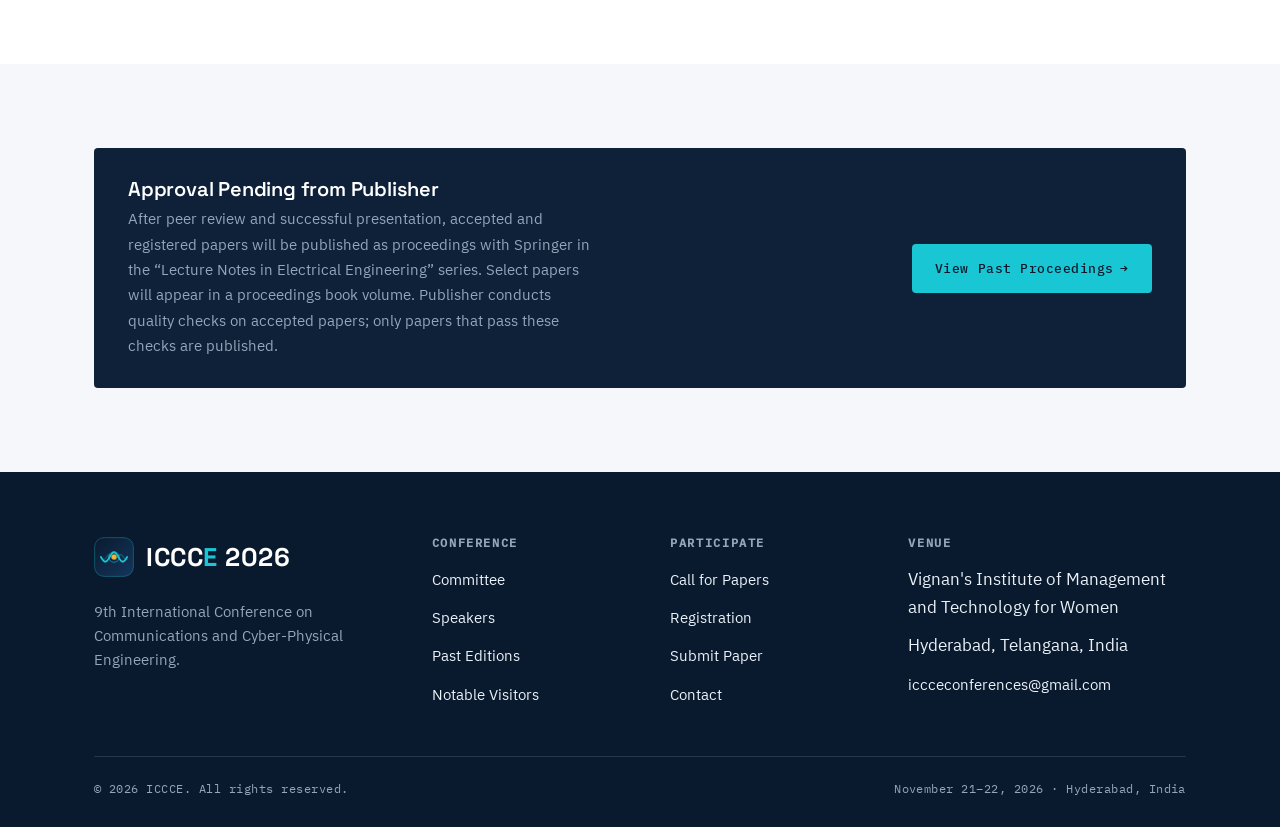
==== commit cf5af9c4: "Update homepage publication section to Approval Pending from Publisher Co-Authored-By: Claude Opus 4" ====
--- a/index.html
+++ b/index.html
@@ -110,8 +110,8 @@
               <h3>Prepare your manuscript</h3>
               <p style="margin-bottom:14px">Use the official Springer paper template and the ICCCE presentation template.</p>
               <div class="hero__actions">
-                <a class="btn btn--dark" href="https://www.intcommcon.com/wp-content/uploads/2021/03/Springer_template.docx" target="_blank" rel="noopener">Paper Template (.docx)</a>
-                <a class="btn btn--dark" href="https://www.intcommcon.com/wp-content/uploads/2025/10/ICCCE-2025-Presentation_Template.ppt" target="_blank" rel="noopener">Presentation (.ppt)</a>
+                <a class="btn btn--dark" href="assets/templates/Publisher-Paper-Template.docx" target="_blank" rel="noopener">Paper Template (.docx)</a>
+                <a class="btn btn--dark" href="assets/templates/ICCCE-Presentation-Template.ppt" target="_blank" rel="noopener">Presentation (.ppt)</a>
               </div>
             </div>
           </div>
@@ -147,8 +147,8 @@
       <div class="container">
         <div class="pub-strip">
           <div>
-            <h3>Proceedings published by Springer</h3>
-            <p>After peer review and successful presentation, accepted and registered papers are published in Springer's prestigious “Lecture Notes in Electrical Engineering” series. Springer conducts quality checks on accepted papers; only papers that pass are published.</p>
+            <h3>Approval Pending from Publisher</h3>
+            <p>After peer review and successful presentation, accepted and registered papers will be published as proceedings with Springer in the “Lecture Notes in Electrical Engineering” series. Select papers will appear in a proceedings book volume. Publisher conducts quality checks on accepted papers; only papers that pass these checks are published.</p>
           </div>
           <a class="btn btn--primary btn--arrow" href="past-editions.html">View Past Proceedings</a>
         </div>
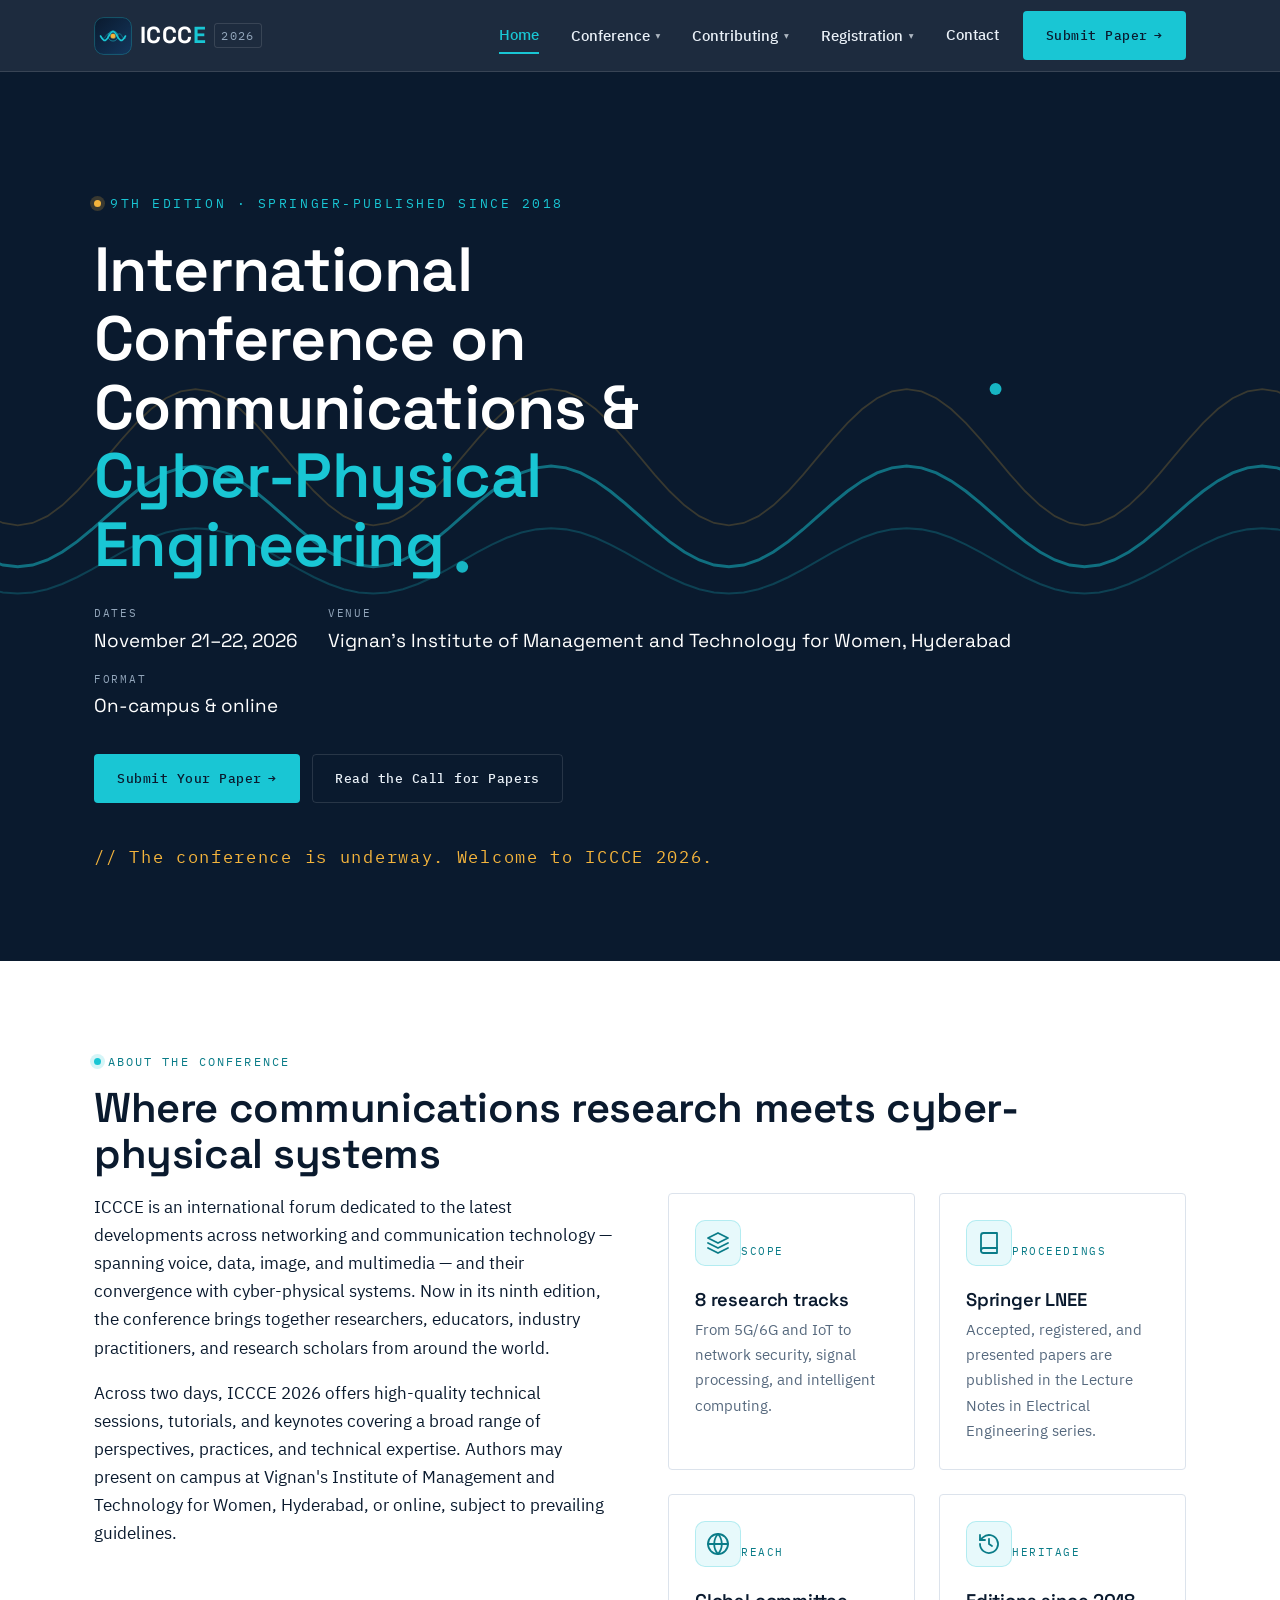
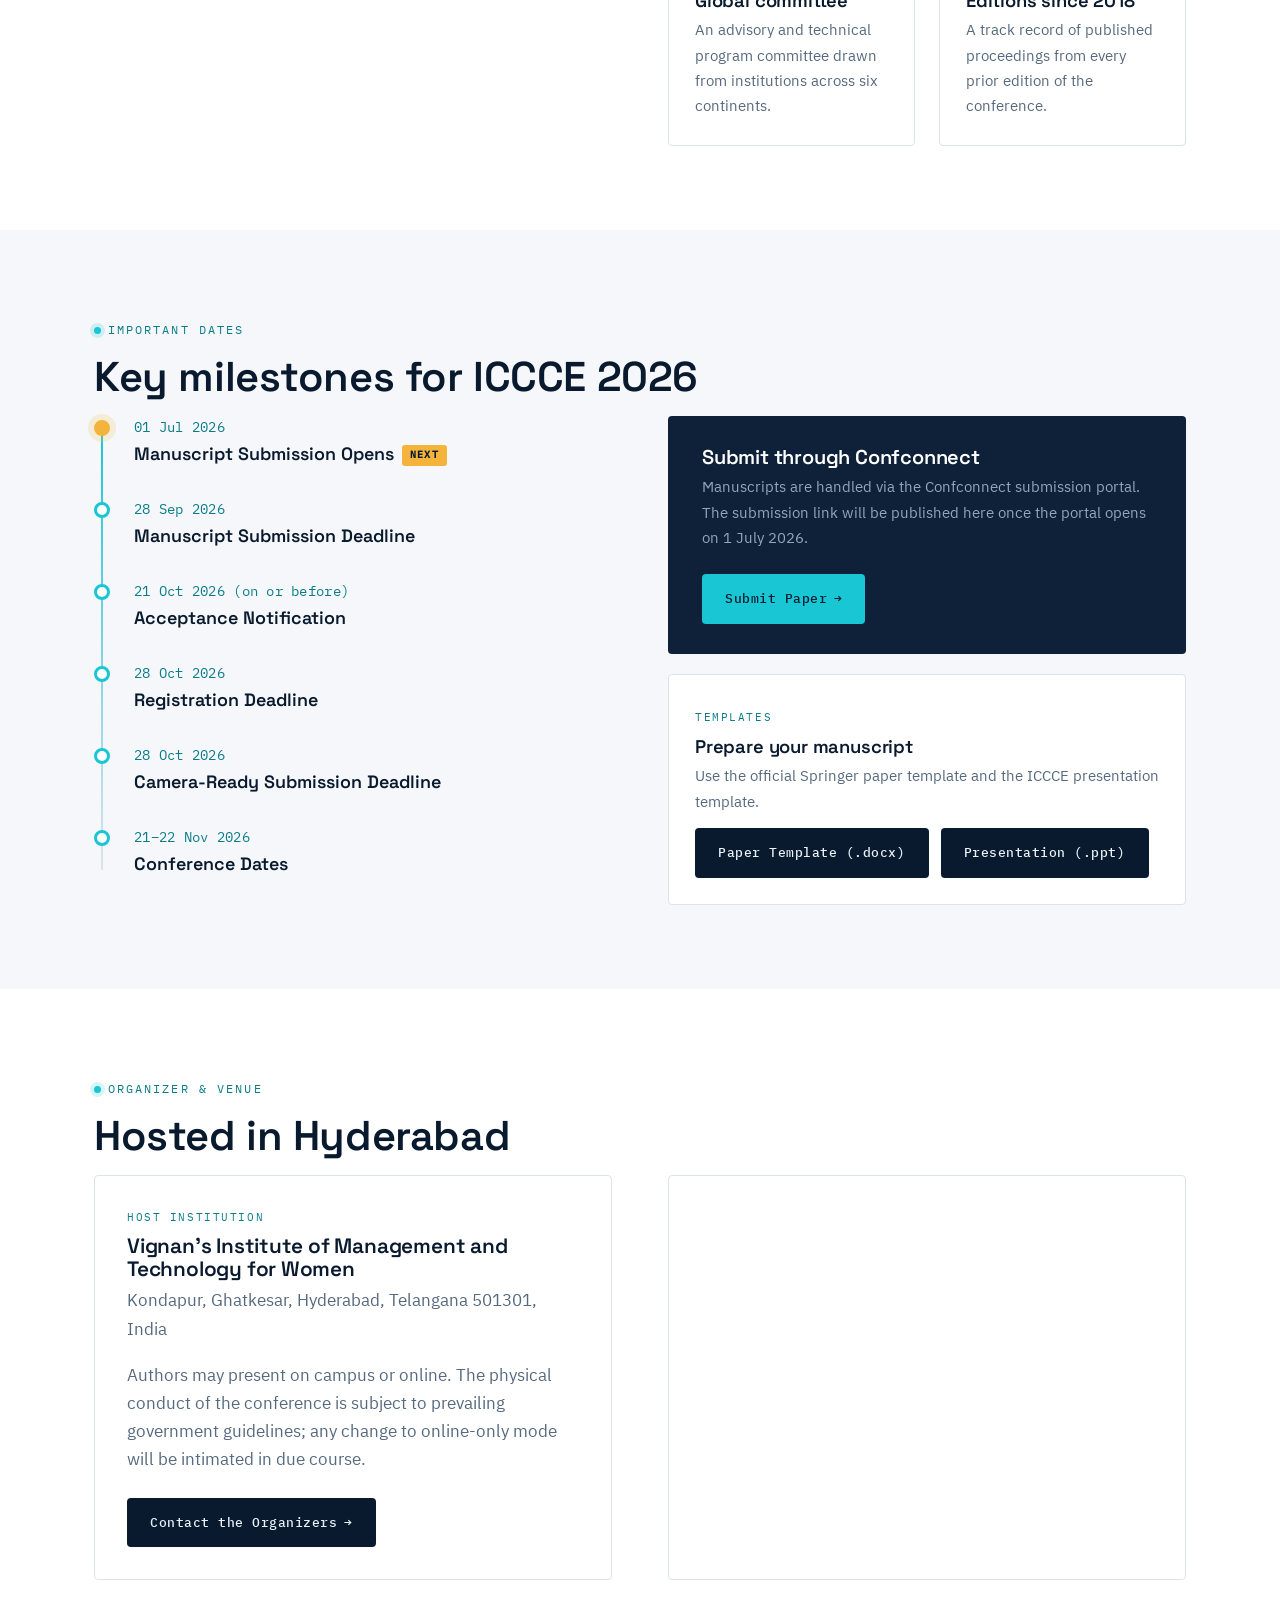
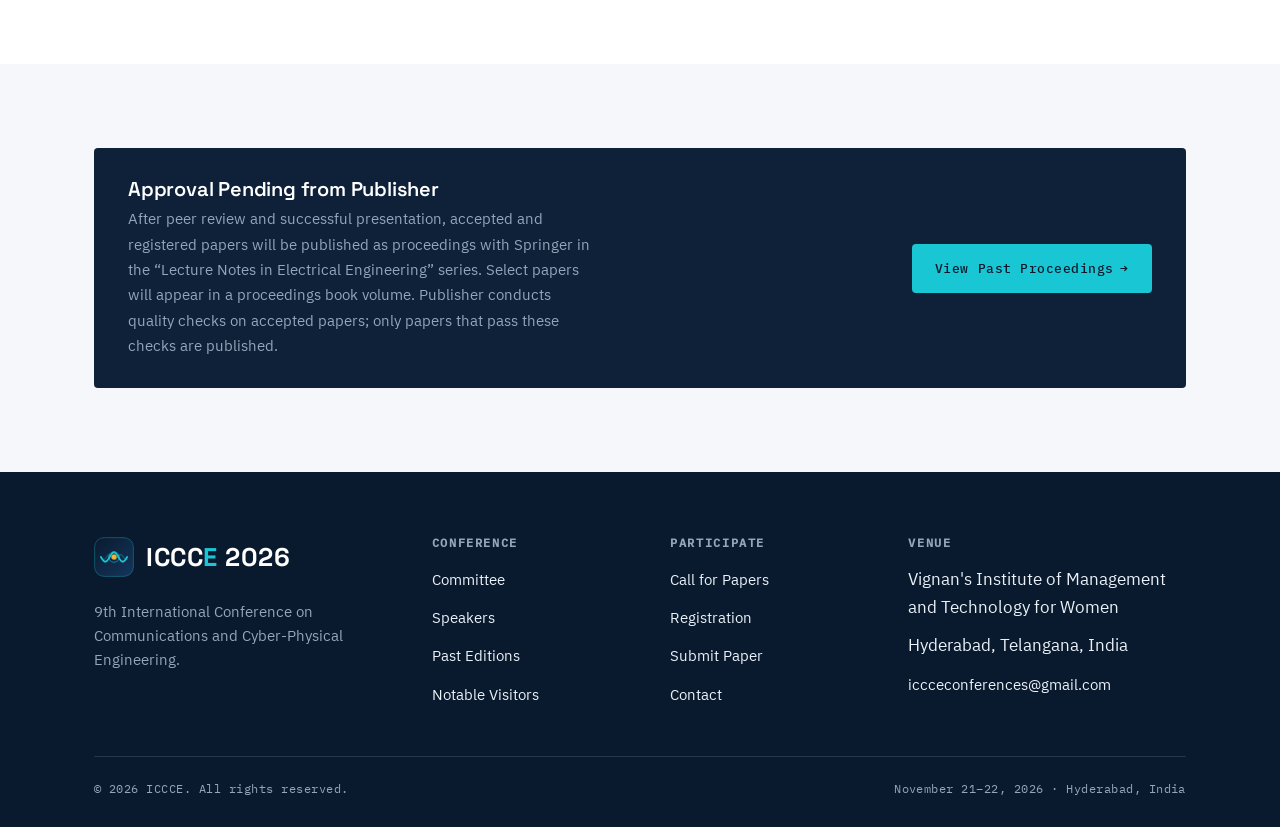
==== commit fe4f9161: "Update hero badge tagline to Springer-Published Since 2018 Co-Authored-By: Claude Opus 4.8 (1M conte" ====
--- a/index.html
+++ b/index.html
@@ -30,7 +30,7 @@
     <section class="hero">
       <div class="hero__wave js-wave"></div>
       <div class="container hero__inner">
-        <span class="hero__edition"><span class="dot"></span>9th Edition · Springer LNEE Proceedings</span>
+        <span class="hero__edition"><span class="dot"></span>9th Edition · Springer-Published Since 2018</span>
         <h1>International Conference on Communications &amp; <em>Cyber-Physical Engineering</em></h1>
         <dl class="hero__meta">
           <div><dt>Dates</dt><dd>November 21–22, 2026</dd></div>
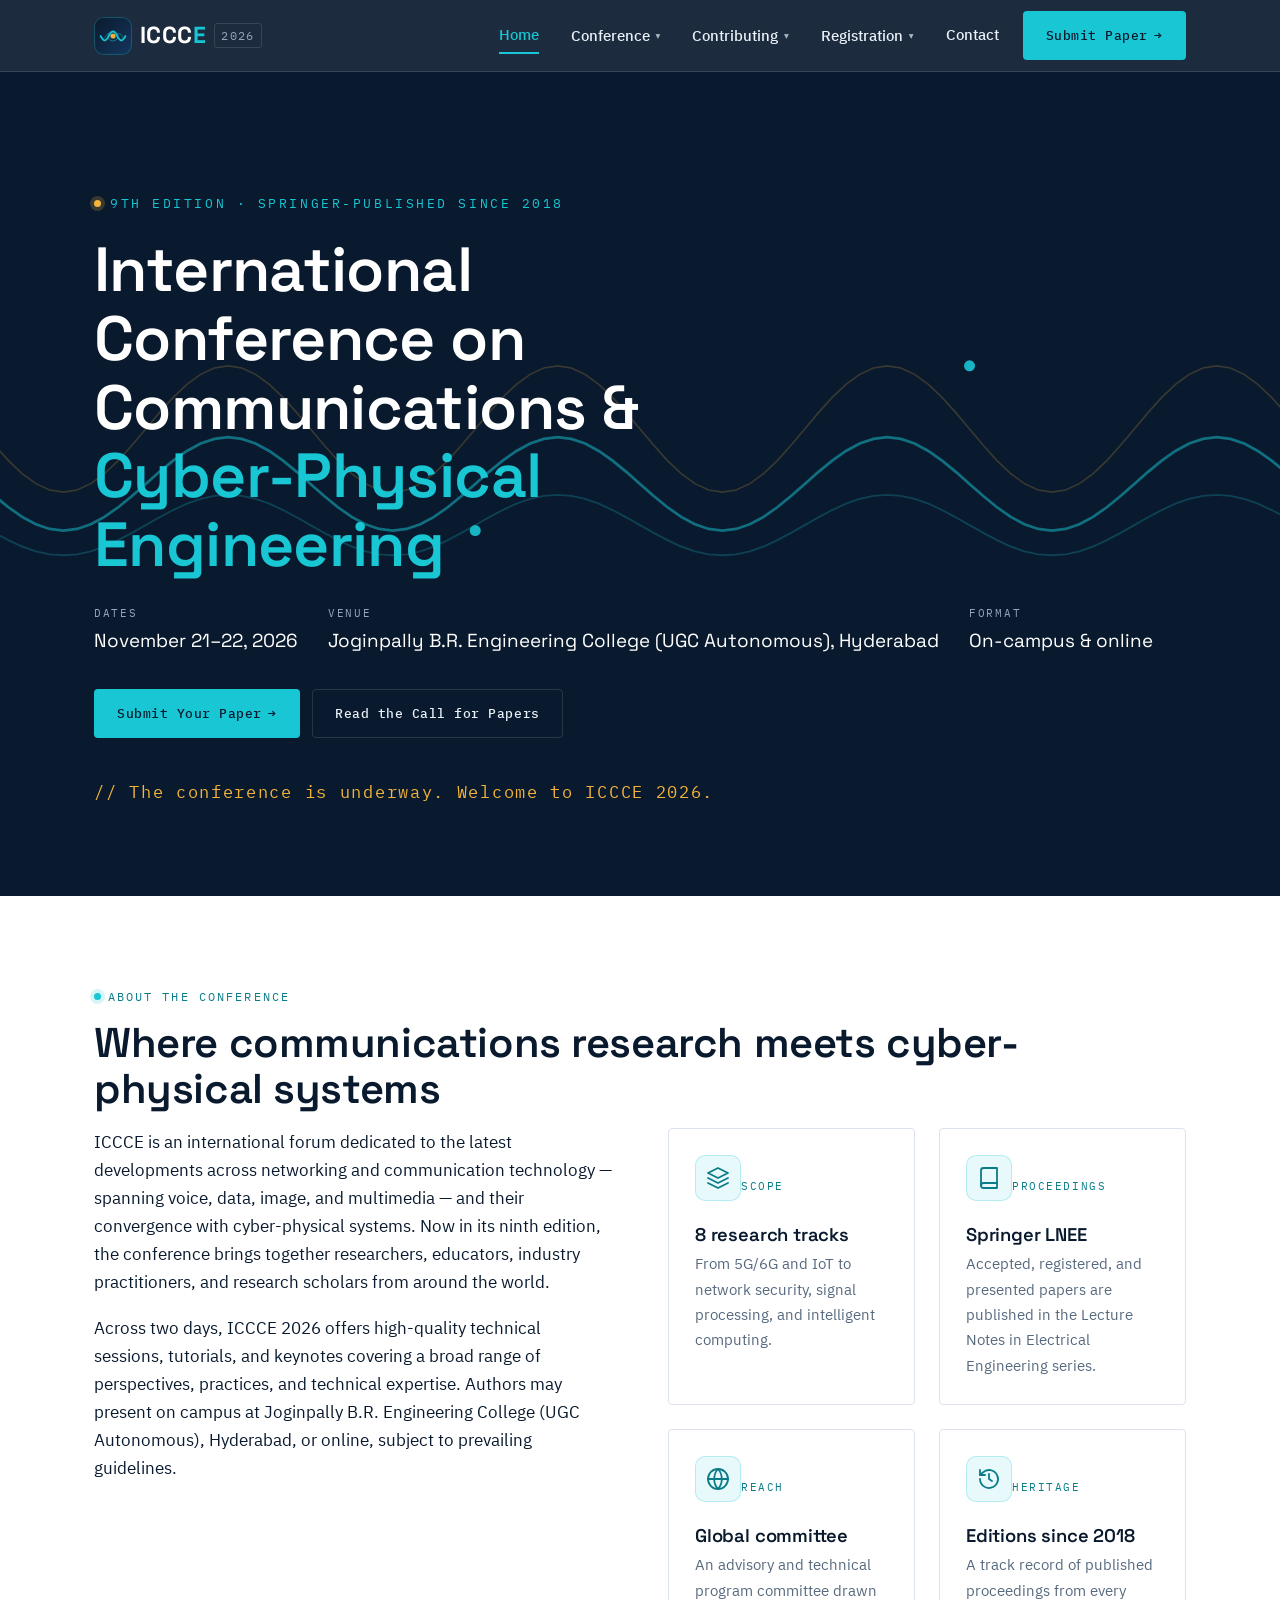
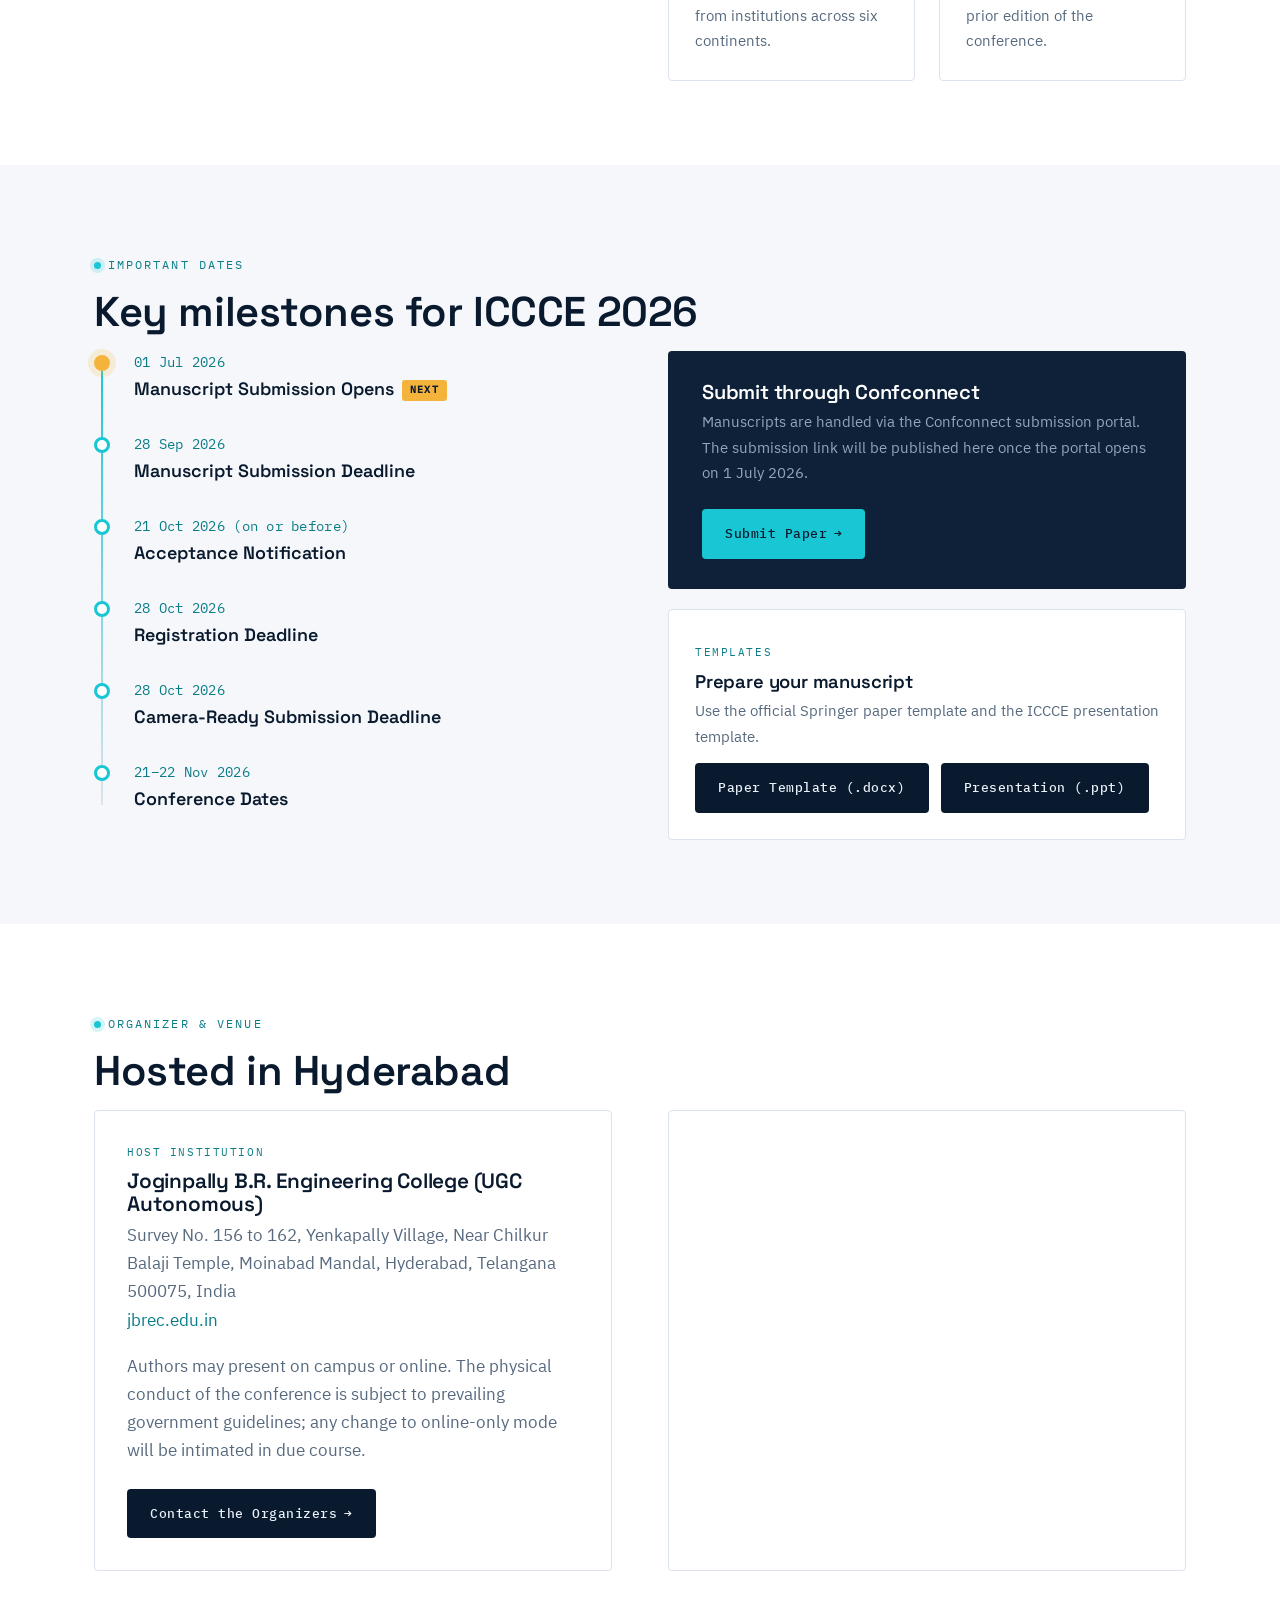
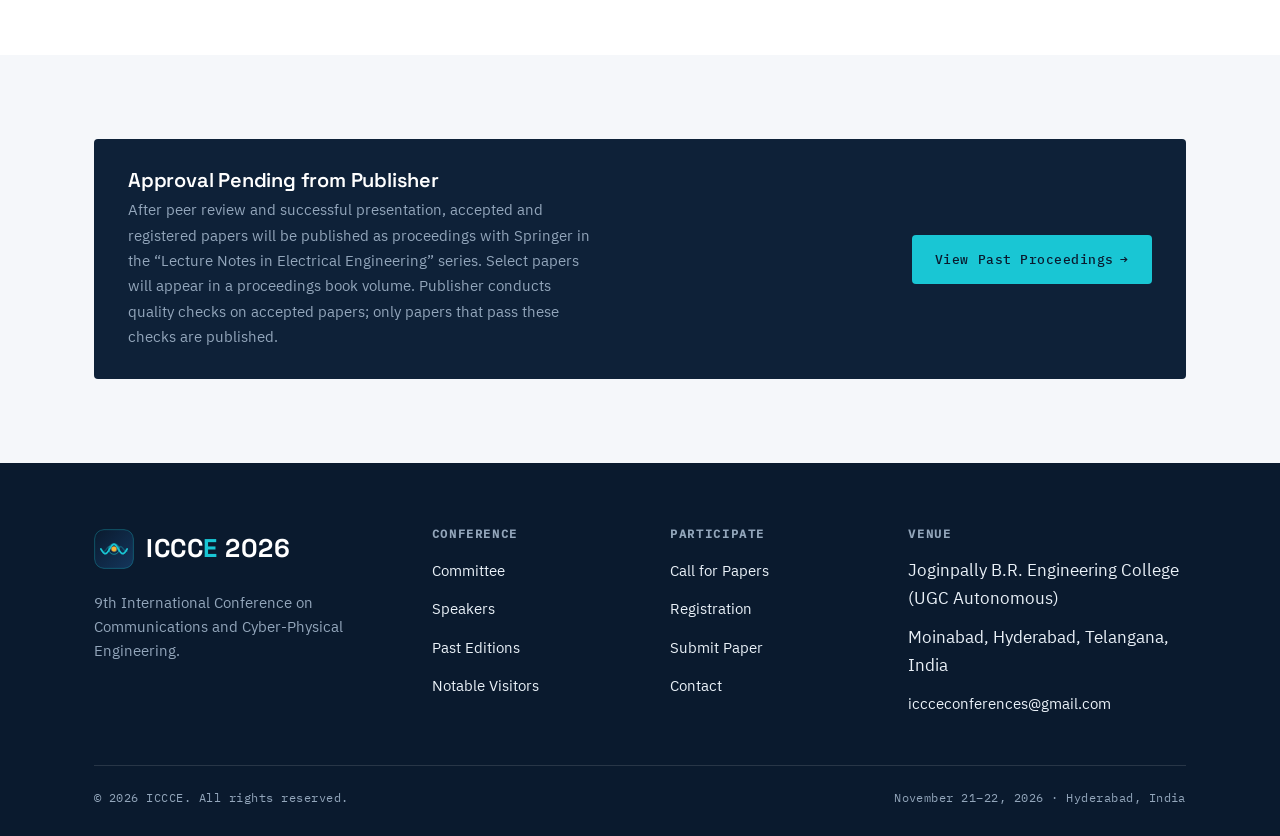
==== commit 82b532bb: "Change venue to Joginpally B.R. Engineering College (UGC Autonomous) Update venue name, address, map" ====
--- a/index.html
+++ b/index.html
@@ -4,7 +4,7 @@
   <meta charset="UTF-8" />
   <meta name="viewport" content="width=device-width, initial-scale=1" />
   <title>ICCCE 2026 — 9th International Conference on Communications and Cyber-Physical Engineering</title>
-  <meta name="description" content="The 9th International Conference on Communications and Cyber-Physical Engineering (ICCCE 2026), November 21–22, 2026, hosted by Vignan's Institute of Management and Technology for Women, Hyderabad. Proceedings published by Springer LNEE." />
+  <meta name="description" content="The 9th International Conference on Communications and Cyber-Physical Engineering (ICCCE 2026), November 21–22, 2026, hosted by Joginpally B.R. Engineering College (UGC Autonomous), Hyderabad. Proceedings published by Springer LNEE." />
   <meta name="theme-color" content="#0A1A2E" />
   <!-- Favicons & app icons -->
   <link rel="icon" href="assets/img/favicon.svg" type="image/svg+xml" />
@@ -14,11 +14,11 @@
   <!-- Social share (set your real domain on the og:image/og:url before launch) -->
   <meta property="og:type" content="website" />
   <meta property="og:title" content="ICCCE 2026 — 9th International Conference on Communications and Cyber-Physical Engineering" />
-  <meta property="og:description" content="The 9th International Conference on Communications and Cyber-Physical Engineering (ICCCE 2026), November 21–22, 2026, hosted by Vignan's Institute of Management and Technology for Women, Hyderabad. Proceedings published by Springer LNEE." />
+  <meta property="og:description" content="The 9th International Conference on Communications and Cyber-Physical Engineering (ICCCE 2026), November 21–22, 2026, hosted by Joginpally B.R. Engineering College (UGC Autonomous), Hyderabad. Proceedings published by Springer LNEE." />
   <meta property="og:image" content="https://www.intcommcon.com/assets/img/og-cover.png" />
   <meta name="twitter:card" content="summary_large_image" />
   <meta name="twitter:title" content="ICCCE 2026 — 9th International Conference on Communications and Cyber-Physical Engineering" />
-  <meta name="twitter:description" content="The 9th International Conference on Communications and Cyber-Physical Engineering (ICCCE 2026), November 21–22, 2026, hosted by Vignan's Institute of Management and Technology for Women, Hyderabad. Proceedings published by Springer LNEE." />
+  <meta name="twitter:description" content="The 9th International Conference on Communications and Cyber-Physical Engineering (ICCCE 2026), November 21–22, 2026, hosted by Joginpally B.R. Engineering College (UGC Autonomous), Hyderabad. Proceedings published by Springer LNEE." />
   <meta name="twitter:image" content="https://www.intcommcon.com/assets/img/og-cover.png" />
   <link rel="stylesheet" href="assets/css/styles.css" />
 </head>
@@ -34,7 +34,7 @@
         <h1>International Conference on Communications &amp; <em>Cyber-Physical Engineering</em></h1>
         <dl class="hero__meta">
           <div><dt>Dates</dt><dd>November 21–22, 2026</dd></div>
-          <div><dt>Venue</dt><dd>Vignan's Institute of Management and Technology for Women, Hyderabad</dd></div>
+          <div><dt>Venue</dt><dd>Joginpally B.R. Engineering College (UGC Autonomous), Hyderabad</dd></div>
           <div><dt>Format</dt><dd>On-campus &amp; online</dd></div>
         </dl>
         <div class="hero__actions">
@@ -53,7 +53,7 @@
         <div class="split">
           <div>
             <p>ICCCE is an international forum dedicated to the latest developments across networking and communication technology — spanning voice, data, image, and multimedia — and their convergence with cyber-physical systems. Now in its ninth edition, the conference brings together researchers, educators, industry practitioners, and research scholars from around the world.</p>
-            <p>Across two days, ICCCE 2026 offers high-quality technical sessions, tutorials, and keynotes covering a broad range of perspectives, practices, and technical expertise. Authors may present on campus at Vignan's Institute of Management and Technology for Women, Hyderabad, or online, subject to prevailing guidelines.</p>
+            <p>Across two days, ICCCE 2026 offers high-quality technical sessions, tutorials, and keynotes covering a broad range of perspectives, practices, and technical expertise. Authors may present on campus at Joginpally B.R. Engineering College (UGC Autonomous), Hyderabad, or online, subject to prevailing guidelines.</p>
           </div>
           <div class="grid grid--2">
             <div class="feature"><span class="icon-chip"><svg class="ico" viewBox="0 0 24 24"><path d="M12 2 2 7l10 5 10-5-10-5Z"/><path d="m2 17 10 5 10-5"/><path d="m2 12 10 5 10-5"/></svg></span><span class="feature__k">Scope</span><h3>8 research tracks</h3><p>From 5G/6G and IoT to network security, signal processing, and intelligent computing.</p></div>
@@ -127,15 +127,16 @@
         <div class="split">
           <div class="org-card">
             <div class="role">Host Institution</div>
-            <h3>Vignan's Institute of Management and Technology for Women</h3>
-            <p class="loc">Kondapur, Ghatkesar, Hyderabad, Telangana 501301, India</p>
+            <h3>Joginpally B.R. Engineering College (UGC Autonomous)</h3>
+            <p class="loc">Survey No. 156 to 162, Yenkapally Village, Near Chilkur Balaji Temple, Moinabad Mandal, Hyderabad, Telangana 500075, India</p>
+            <p class="loc"><a href="https://jbrec.edu.in/" target="_blank" rel="noopener">jbrec.edu.in</a></p>
             <p style="margin-top:18px;color:var(--muted)">Authors may present on campus or online. The physical conduct of the conference is subject to prevailing government guidelines; any change to online-only mode will be intimated in due course.</p>
             <a class="btn btn--dark btn--arrow" href="contact.html" style="margin-top:8px">Contact the Organizers</a>
           </div>
           <div class="map-frame">
             <iframe
-              title="Map to Vignan's Institute of Management and Technology for Women, Hyderabad"
-              src="https://maps.google.com/maps?q=Vignan%27s%20Institute%20of%20Management%20and%20Technology%20for%20Women%2C%20Hyderabad&t=m&z=14&output=embed&iwloc=near"
+              title="Map to Joginpally B.R. Engineering College (UGC Autonomous), Hyderabad"
+              src="https://maps.google.com/maps?q=Joginpally%20B.R.%20Engineering%20College%2C%20Moinabad%2C%20Hyderabad&t=m&z=14&output=embed&iwloc=near"
               loading="lazy" referrerpolicy="no-referrer-when-downgrade"></iframe>
           </div>
         </div>
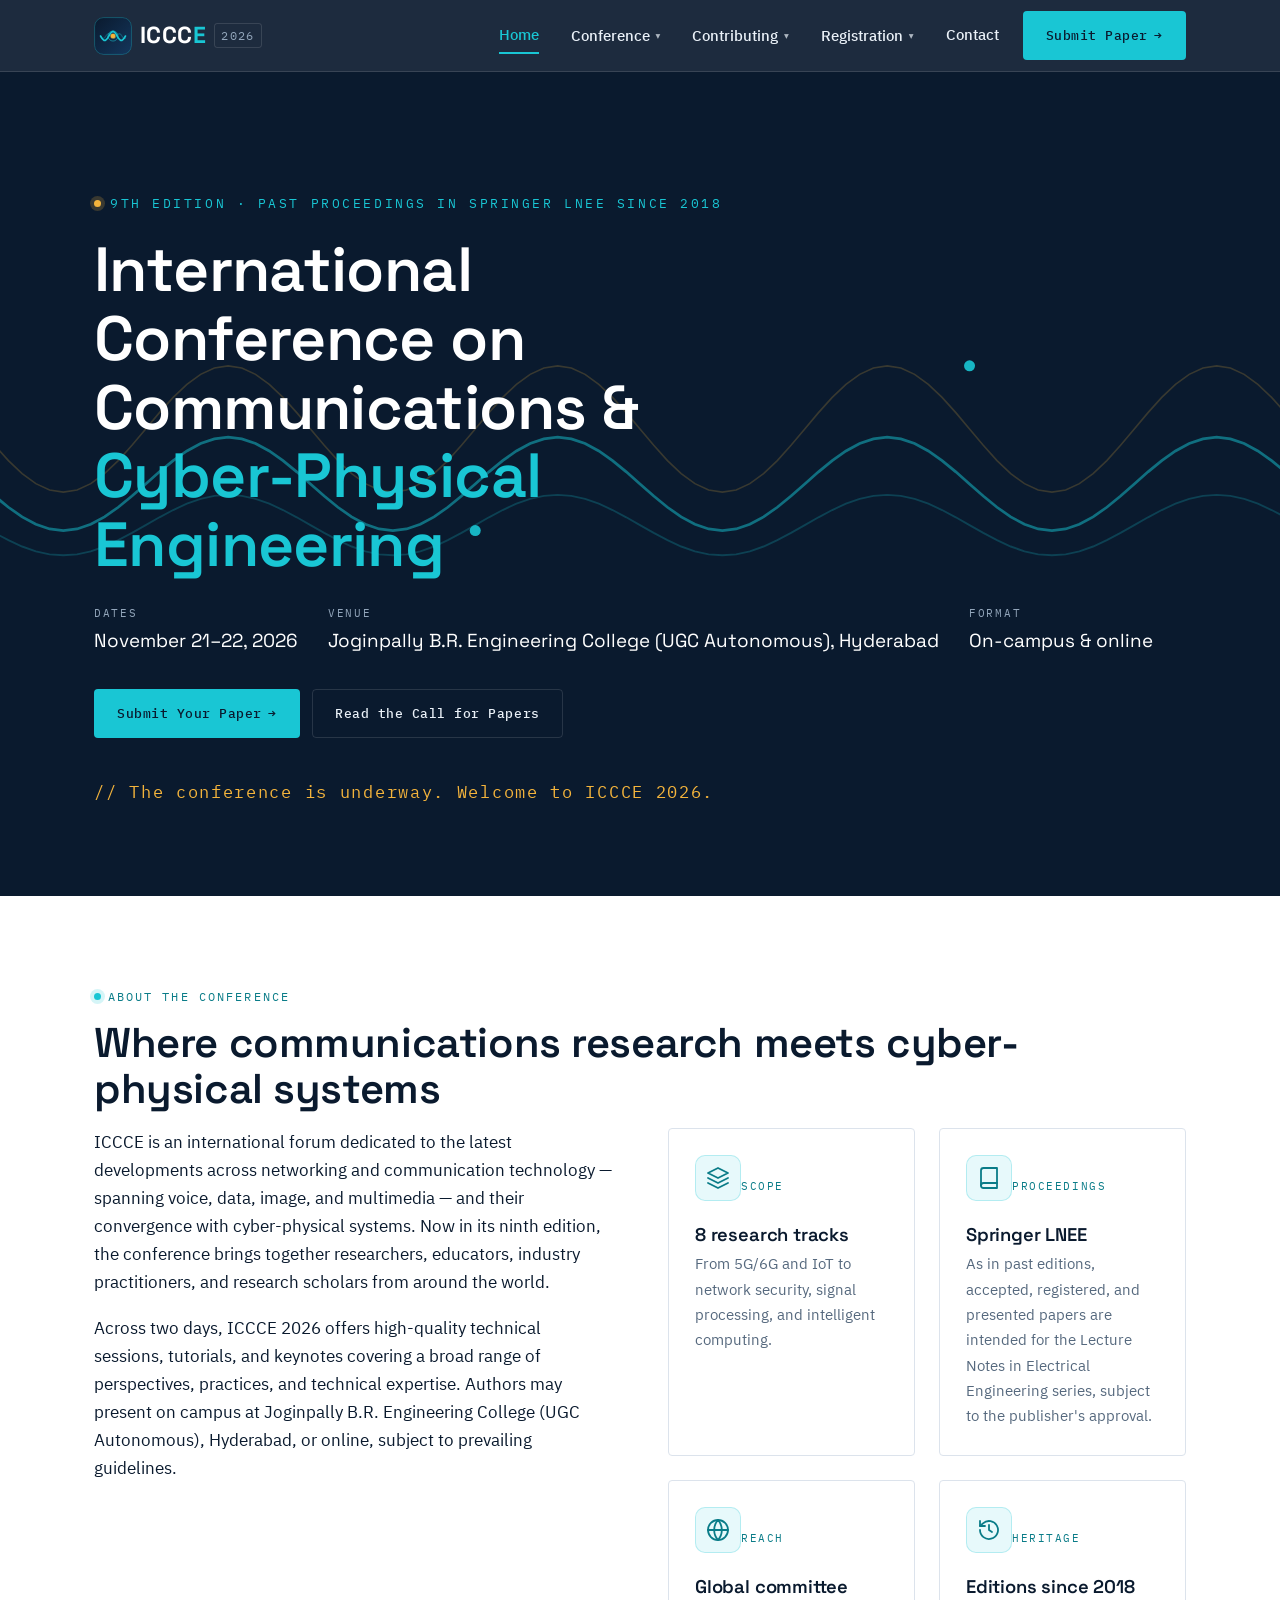
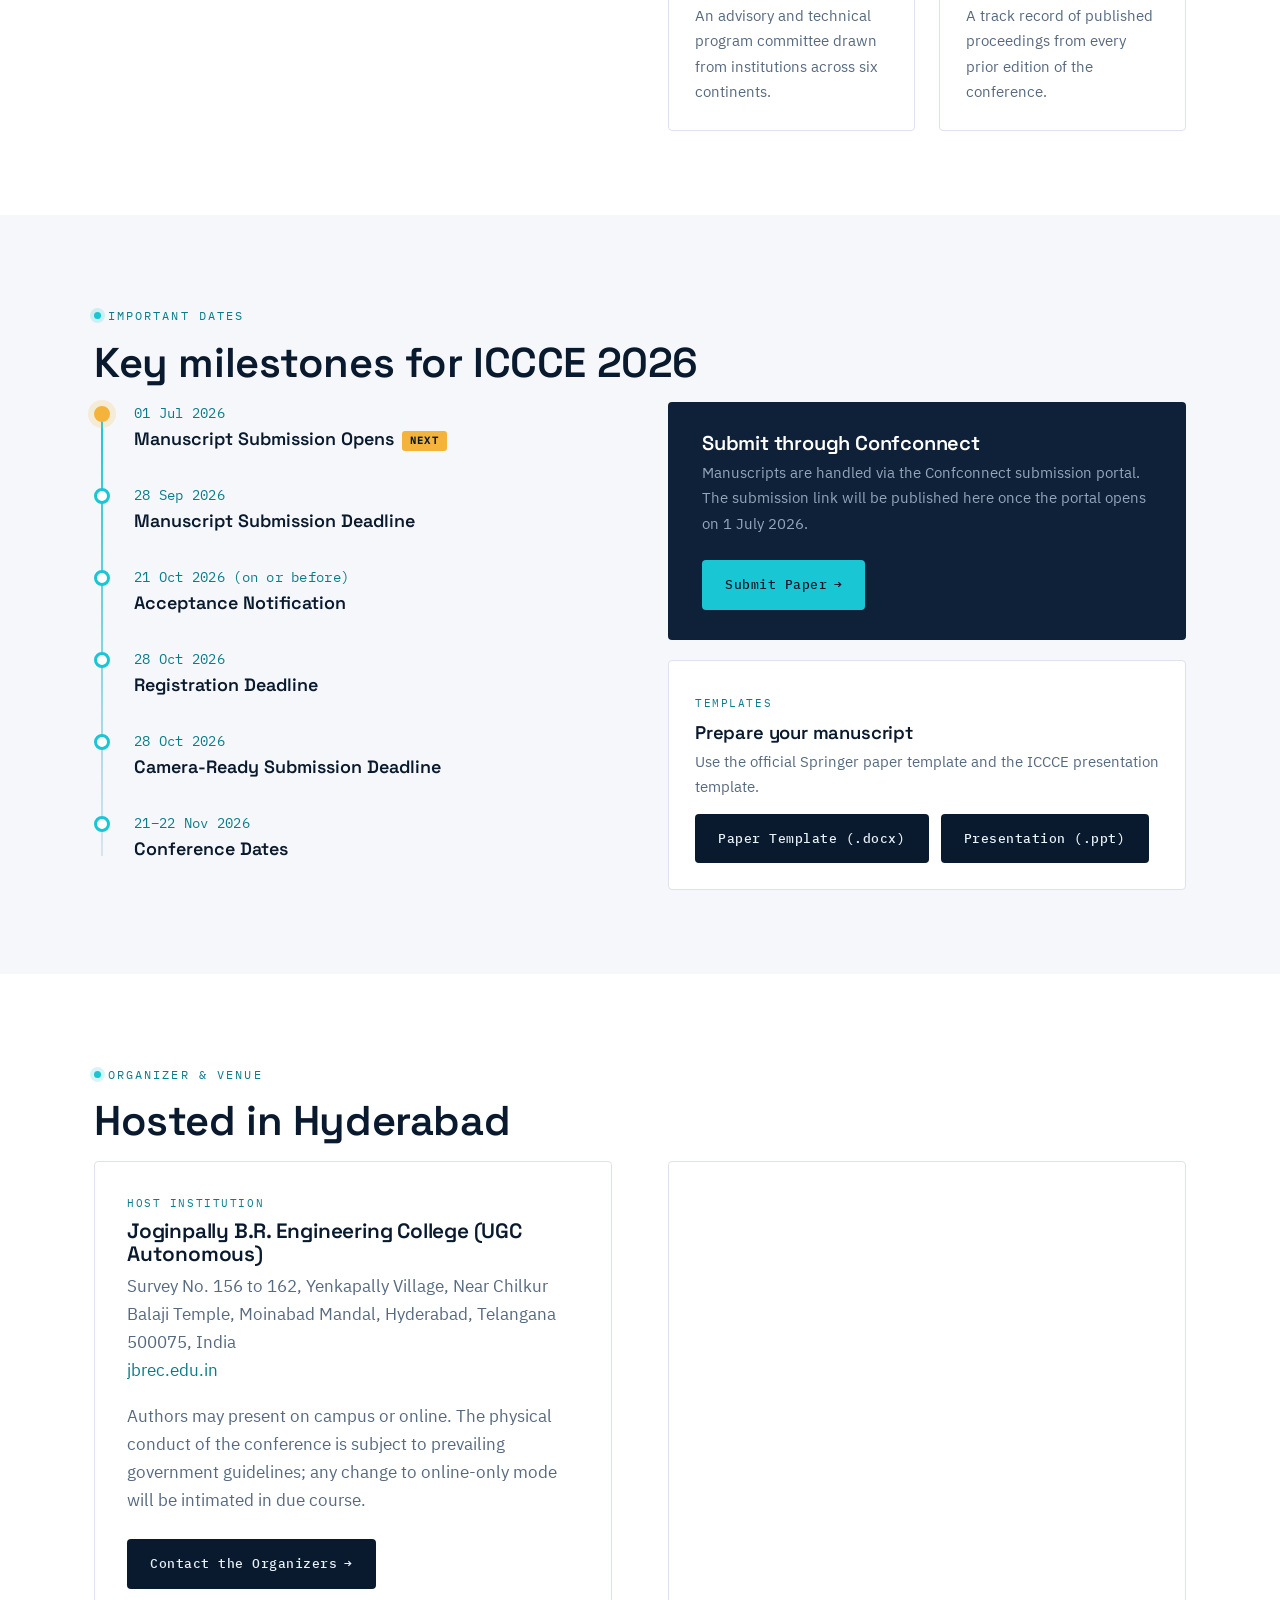
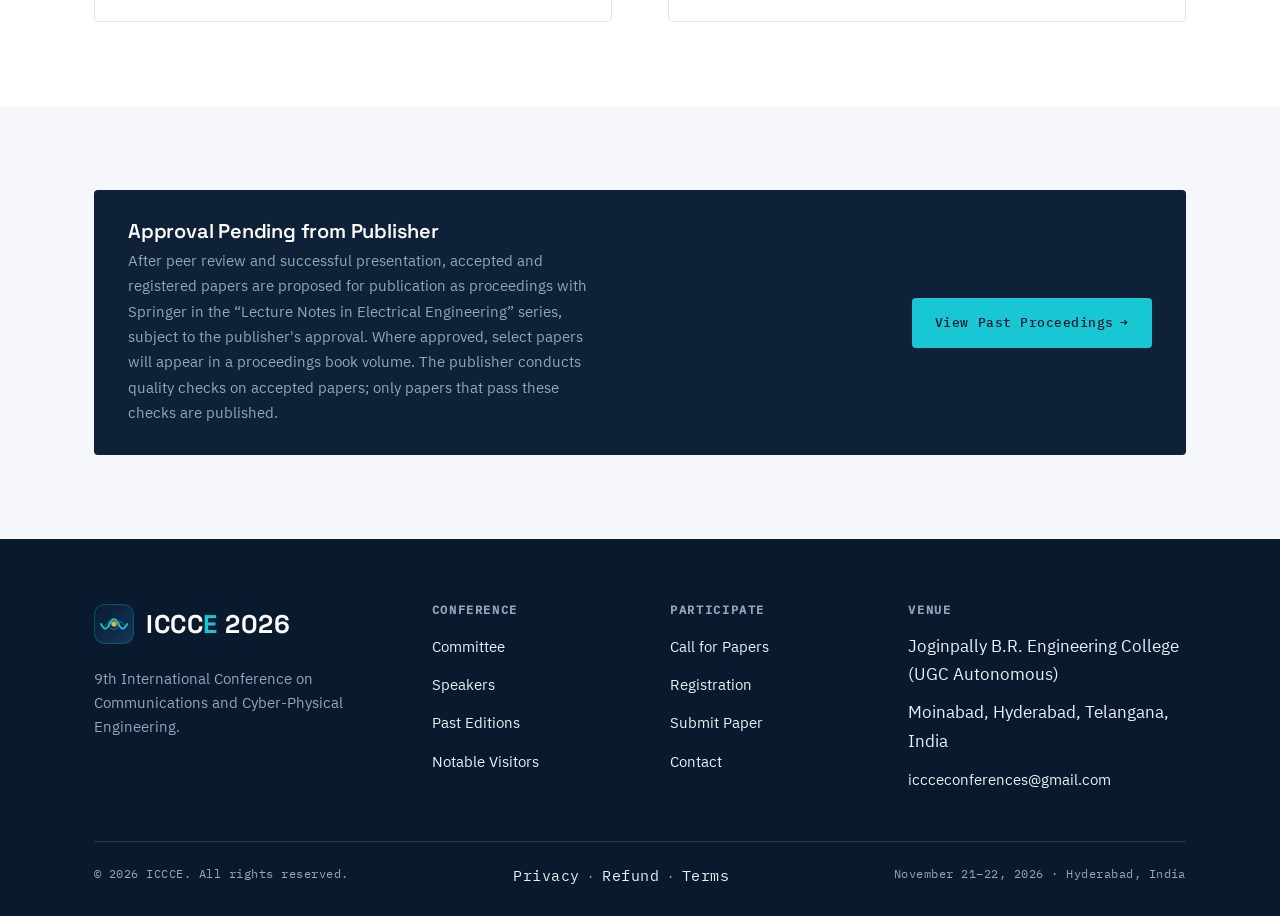
==== commit 01efa847: "Make Springer claims conditional and add legal pages Publication wording now states past editions we" ====
--- a/index.html
+++ b/index.html
@@ -4,7 +4,7 @@
   <meta charset="UTF-8" />
   <meta name="viewport" content="width=device-width, initial-scale=1" />
   <title>ICCCE 2026 — 9th International Conference on Communications and Cyber-Physical Engineering</title>
-  <meta name="description" content="The 9th International Conference on Communications and Cyber-Physical Engineering (ICCCE 2026), November 21–22, 2026, hosted by Joginpally B.R. Engineering College (UGC Autonomous), Hyderabad. Proceedings published by Springer LNEE." />
+  <meta name="description" content="The 9th International Conference on Communications and Cyber-Physical Engineering (ICCCE 2026), November 21–22, 2026, hosted by Joginpally B.R. Engineering College (UGC Autonomous), Hyderabad. Proceedings of past editions were published in Springer LNEE; publication of the 2026 edition is subject to the publisher's approval." />
   <meta name="theme-color" content="#0A1A2E" />
   <!-- Favicons & app icons -->
   <link rel="icon" href="assets/img/favicon.svg" type="image/svg+xml" />
@@ -14,11 +14,11 @@
   <!-- Social share (set your real domain on the og:image/og:url before launch) -->
   <meta property="og:type" content="website" />
   <meta property="og:title" content="ICCCE 2026 — 9th International Conference on Communications and Cyber-Physical Engineering" />
-  <meta property="og:description" content="The 9th International Conference on Communications and Cyber-Physical Engineering (ICCCE 2026), November 21–22, 2026, hosted by Joginpally B.R. Engineering College (UGC Autonomous), Hyderabad. Proceedings published by Springer LNEE." />
+  <meta property="og:description" content="The 9th International Conference on Communications and Cyber-Physical Engineering (ICCCE 2026), November 21–22, 2026, hosted by Joginpally B.R. Engineering College (UGC Autonomous), Hyderabad. Proceedings of past editions were published in Springer LNEE; publication of the 2026 edition is subject to the publisher's approval." />
   <meta property="og:image" content="https://www.intcommcon.com/assets/img/og-cover.png" />
   <meta name="twitter:card" content="summary_large_image" />
   <meta name="twitter:title" content="ICCCE 2026 — 9th International Conference on Communications and Cyber-Physical Engineering" />
-  <meta name="twitter:description" content="The 9th International Conference on Communications and Cyber-Physical Engineering (ICCCE 2026), November 21–22, 2026, hosted by Joginpally B.R. Engineering College (UGC Autonomous), Hyderabad. Proceedings published by Springer LNEE." />
+  <meta name="twitter:description" content="The 9th International Conference on Communications and Cyber-Physical Engineering (ICCCE 2026), November 21–22, 2026, hosted by Joginpally B.R. Engineering College (UGC Autonomous), Hyderabad. Proceedings of past editions were published in Springer LNEE; publication of the 2026 edition is subject to the publisher's approval." />
   <meta name="twitter:image" content="https://www.intcommcon.com/assets/img/og-cover.png" />
   <link rel="stylesheet" href="assets/css/styles.css" />
 </head>
@@ -30,7 +30,7 @@
     <section class="hero">
       <div class="hero__wave js-wave"></div>
       <div class="container hero__inner">
-        <span class="hero__edition"><span class="dot"></span>9th Edition · Springer-Published Since 2018</span>
+        <span class="hero__edition"><span class="dot"></span>9th Edition · Past Proceedings in Springer LNEE Since 2018</span>
         <h1>International Conference on Communications &amp; <em>Cyber-Physical Engineering</em></h1>
         <dl class="hero__meta">
           <div><dt>Dates</dt><dd>November 21–22, 2026</dd></div>
@@ -57,7 +57,7 @@
           </div>
           <div class="grid grid--2">
             <div class="feature"><span class="icon-chip"><svg class="ico" viewBox="0 0 24 24"><path d="M12 2 2 7l10 5 10-5-10-5Z"/><path d="m2 17 10 5 10-5"/><path d="m2 12 10 5 10-5"/></svg></span><span class="feature__k">Scope</span><h3>8 research tracks</h3><p>From 5G/6G and IoT to network security, signal processing, and intelligent computing.</p></div>
-            <div class="feature"><span class="icon-chip"><svg class="ico" viewBox="0 0 24 24"><path d="M4 19.5A2.5 2.5 0 0 1 6.5 17H20"/><path d="M6.5 2H20v20H6.5A2.5 2.5 0 0 1 4 19.5v-15A2.5 2.5 0 0 1 6.5 2Z"/></svg></span><span class="feature__k">Proceedings</span><h3>Springer LNEE</h3><p>Accepted, registered, and presented papers are published in the Lecture Notes in Electrical Engineering series.</p></div>
+            <div class="feature"><span class="icon-chip"><svg class="ico" viewBox="0 0 24 24"><path d="M4 19.5A2.5 2.5 0 0 1 6.5 17H20"/><path d="M6.5 2H20v20H6.5A2.5 2.5 0 0 1 4 19.5v-15A2.5 2.5 0 0 1 6.5 2Z"/></svg></span><span class="feature__k">Proceedings</span><h3>Springer LNEE</h3><p>As in past editions, accepted, registered, and presented papers are intended for the Lecture Notes in Electrical Engineering series, subject to the publisher's approval.</p></div>
             <div class="feature"><span class="icon-chip"><svg class="ico" viewBox="0 0 24 24"><circle cx="12" cy="12" r="10"/><path d="M2 12h20"/><path d="M12 2a15 15 0 0 1 0 20 15 15 0 0 1 0-20Z"/></svg></span><span class="feature__k">Reach</span><h3>Global committee</h3><p>An advisory and technical program committee drawn from institutions across six continents.</p></div>
             <div class="feature"><span class="icon-chip"><svg class="ico" viewBox="0 0 24 24"><path d="M3 12a9 9 0 1 0 3-6.7L3 8"/><path d="M3 3v5h5"/><path d="M12 7v5l3 2"/></svg></span><span class="feature__k">Heritage</span><h3>Editions since 2018</h3><p>A track record of published proceedings from every prior edition of the conference.</p></div>
           </div>
@@ -149,7 +149,7 @@
         <div class="pub-strip">
           <div>
             <h3>Approval Pending from Publisher</h3>
-            <p>After peer review and successful presentation, accepted and registered papers will be published as proceedings with Springer in the “Lecture Notes in Electrical Engineering” series. Select papers will appear in a proceedings book volume. Publisher conducts quality checks on accepted papers; only papers that pass these checks are published.</p>
+            <p>After peer review and successful presentation, accepted and registered papers are proposed for publication as proceedings with Springer in the “Lecture Notes in Electrical Engineering” series, subject to the publisher's approval. Where approved, select papers will appear in a proceedings book volume. The publisher conducts quality checks on accepted papers; only papers that pass these checks are published.</p>
           </div>
           <a class="btn btn--primary btn--arrow" href="past-editions.html">View Past Proceedings</a>
         </div>
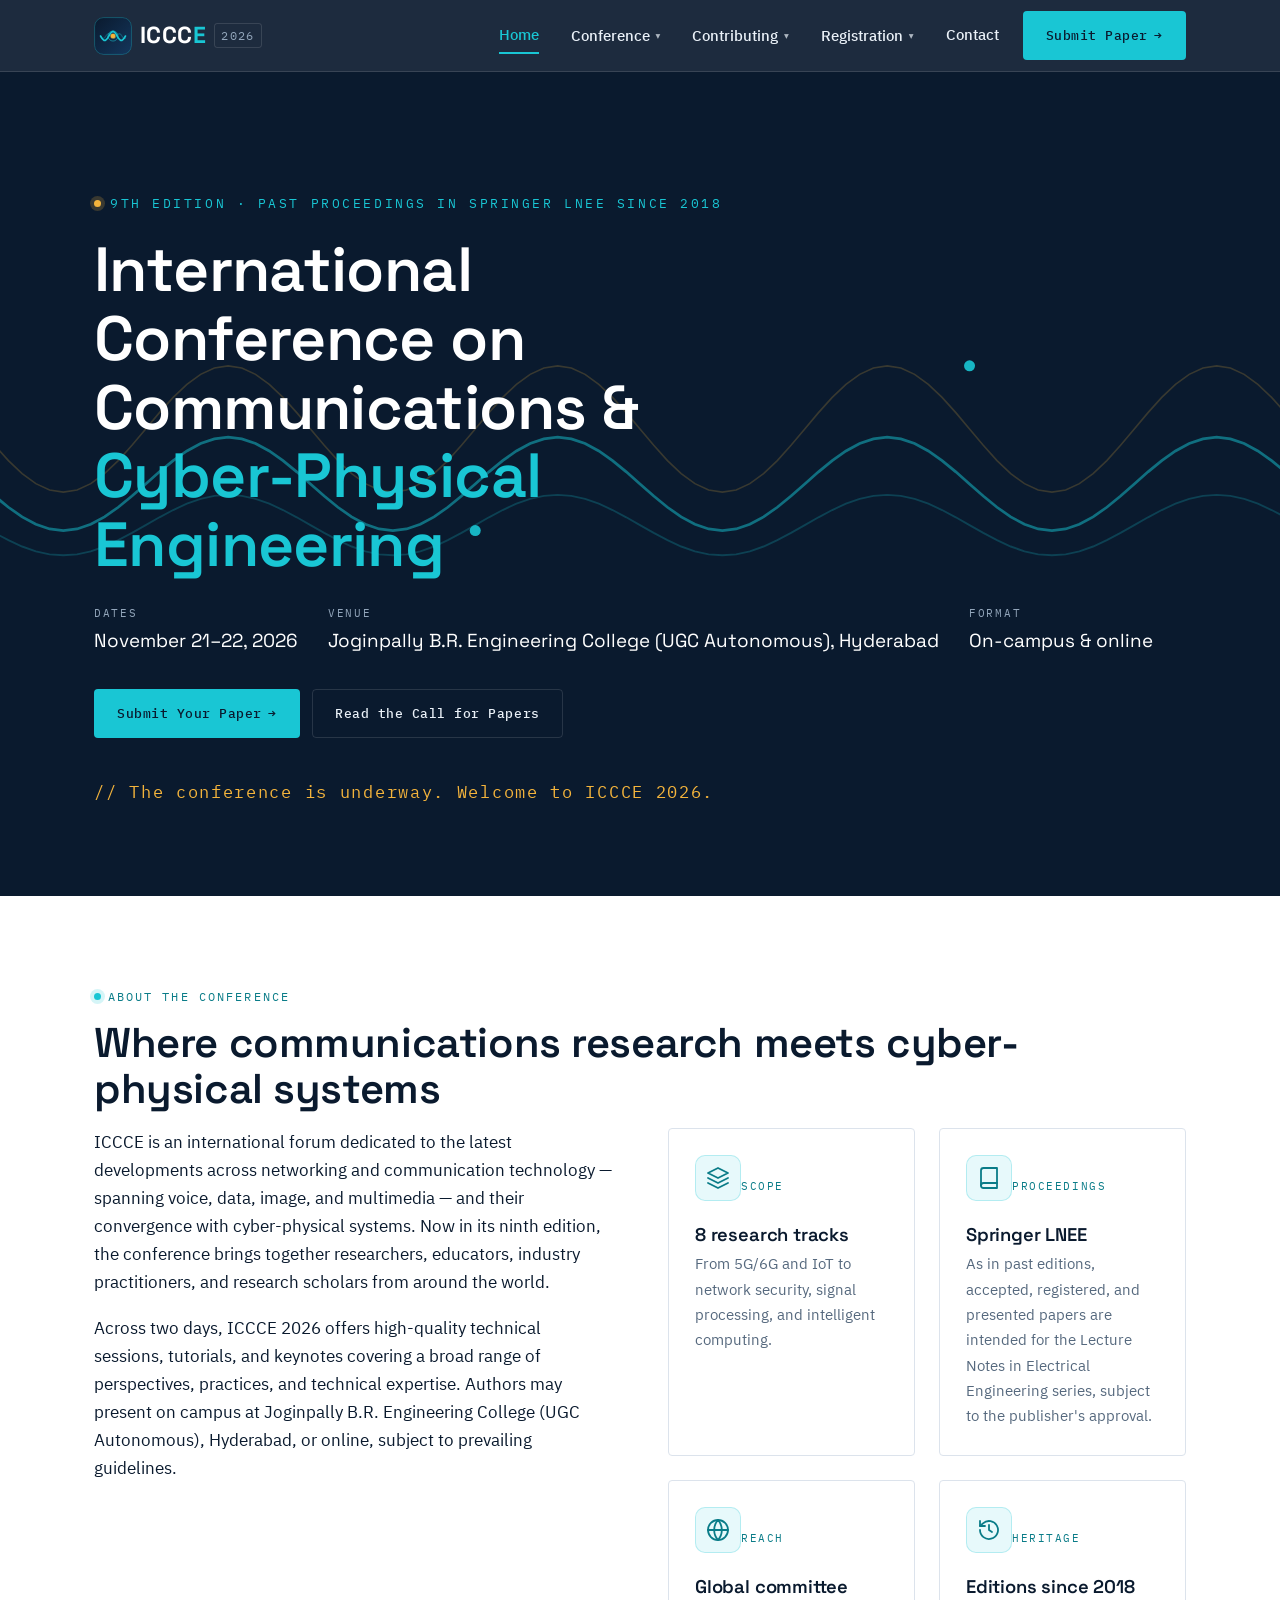
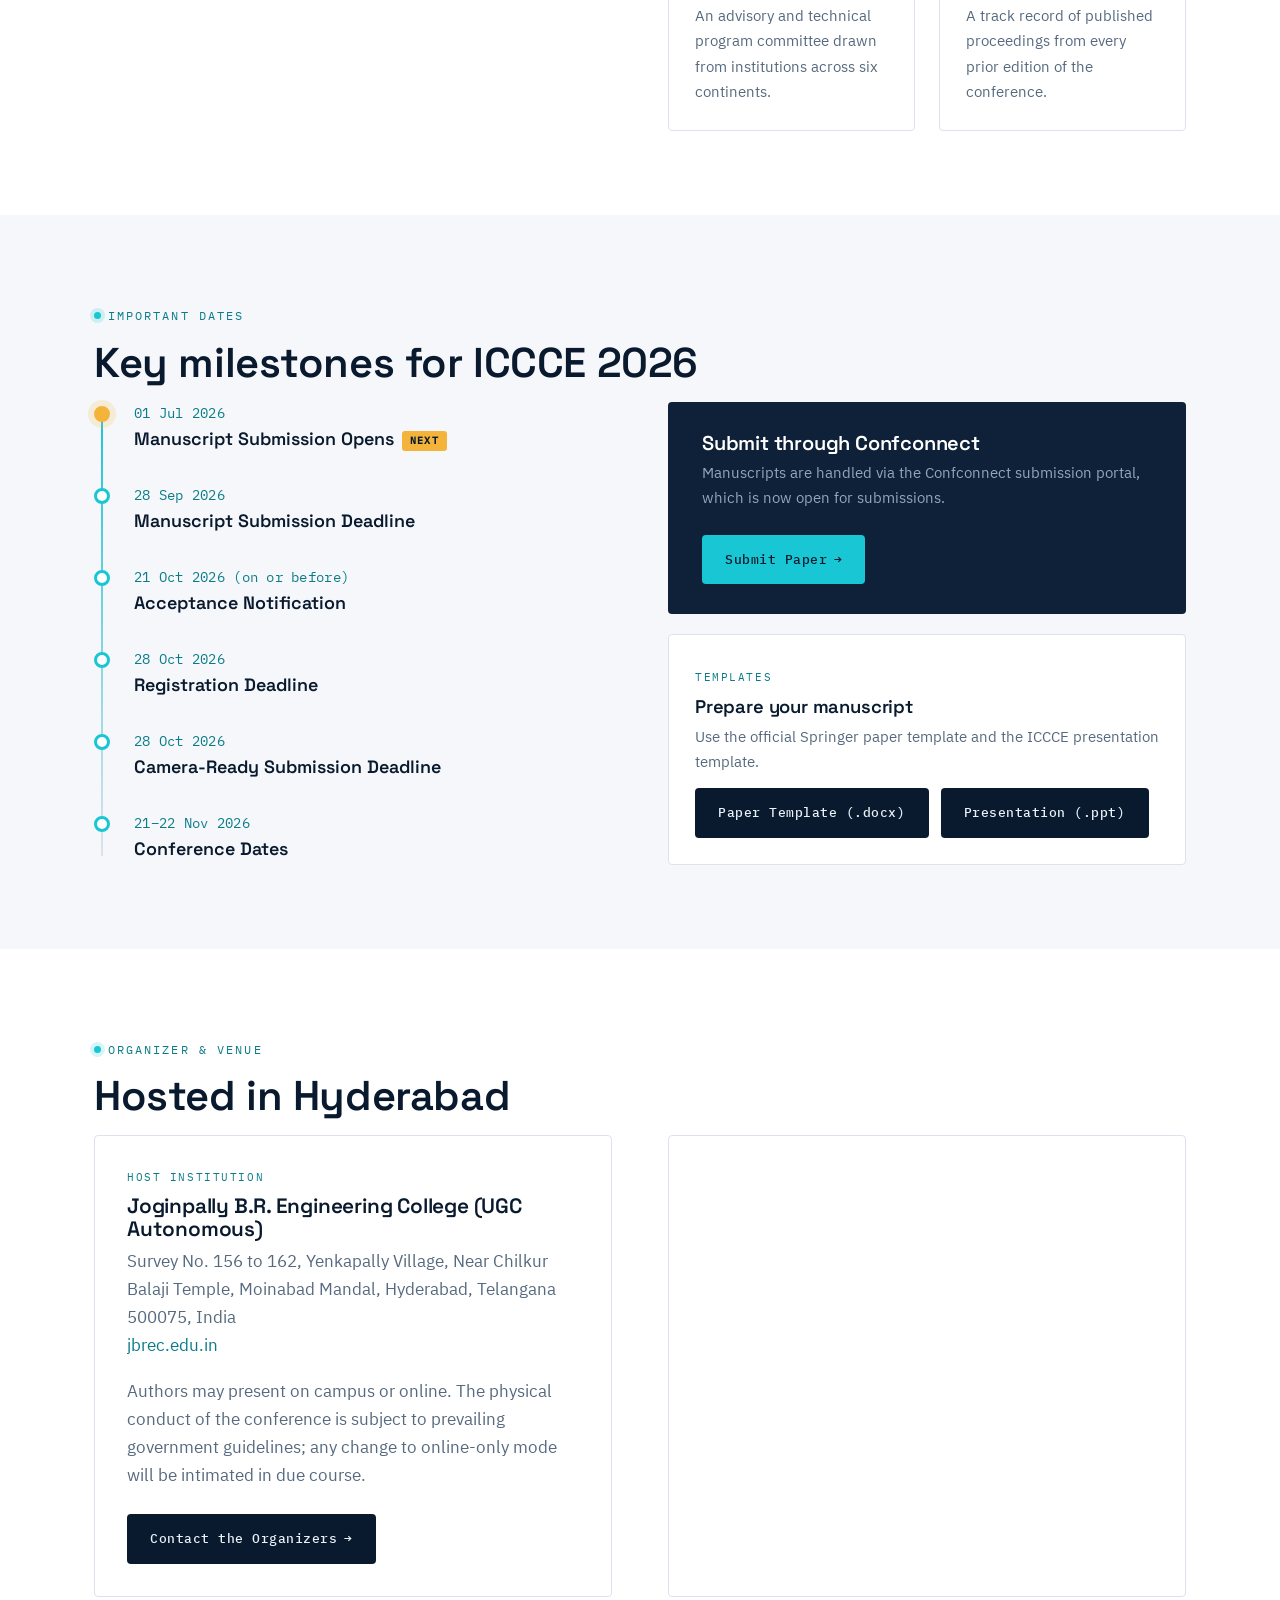
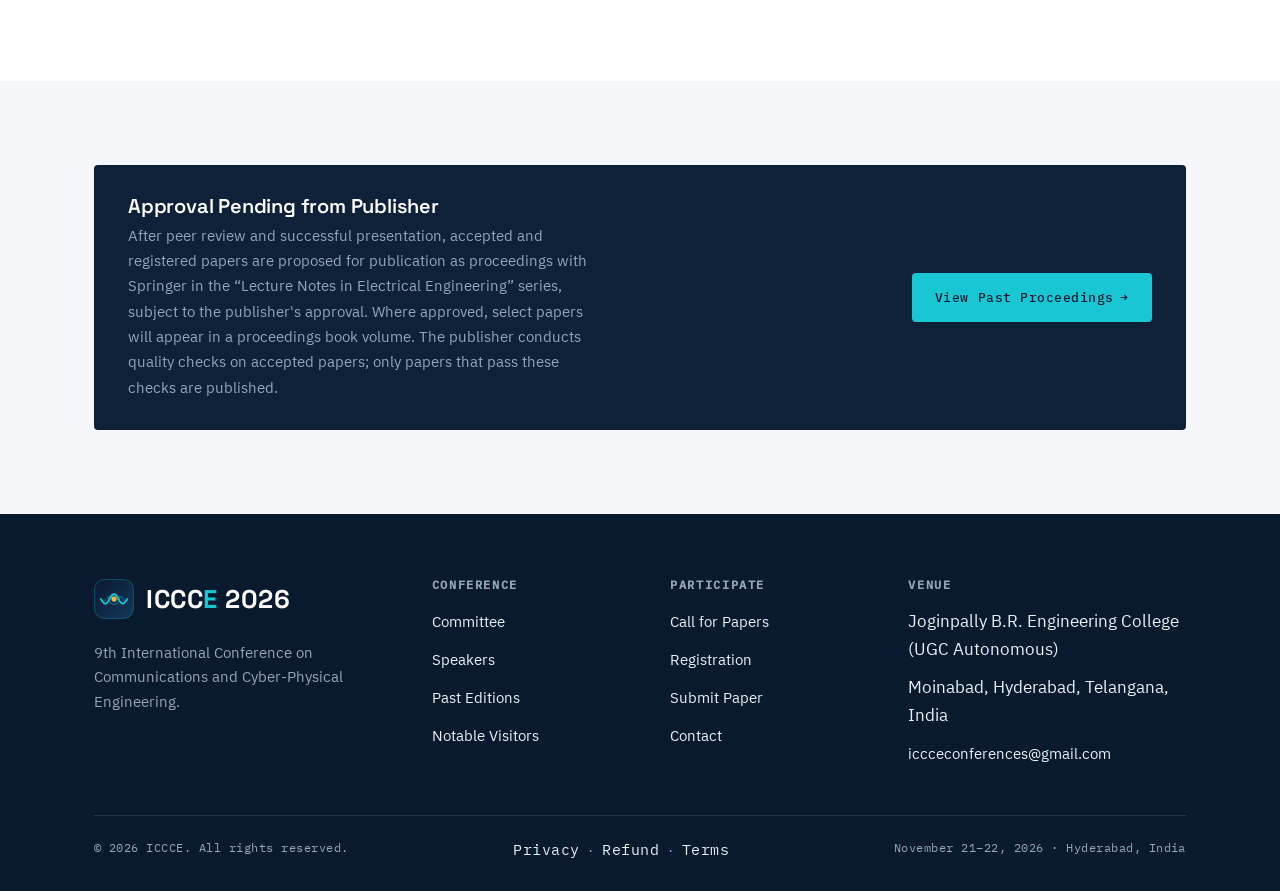
==== commit ed4f825a: "Wire paper submission buttons to live Confconnect portal Set SUBMIT_URL to the Confconnect submissio" ====
--- a/index.html
+++ b/index.html
@@ -101,7 +101,7 @@
             <div class="pub-strip" style="margin-bottom:20px">
               <div>
                 <h3>Submit through Confconnect</h3>
-                <p>Manuscripts are handled via the Confconnect submission portal. The submission link will be published here once the portal opens on 1 July 2026.</p>
+                <p>Manuscripts are handled via the Confconnect submission portal, which is now open for submissions.</p>
               </div>
               <a class="btn btn--primary btn--arrow js-submit" href="#">Submit Paper</a>
             </div>
